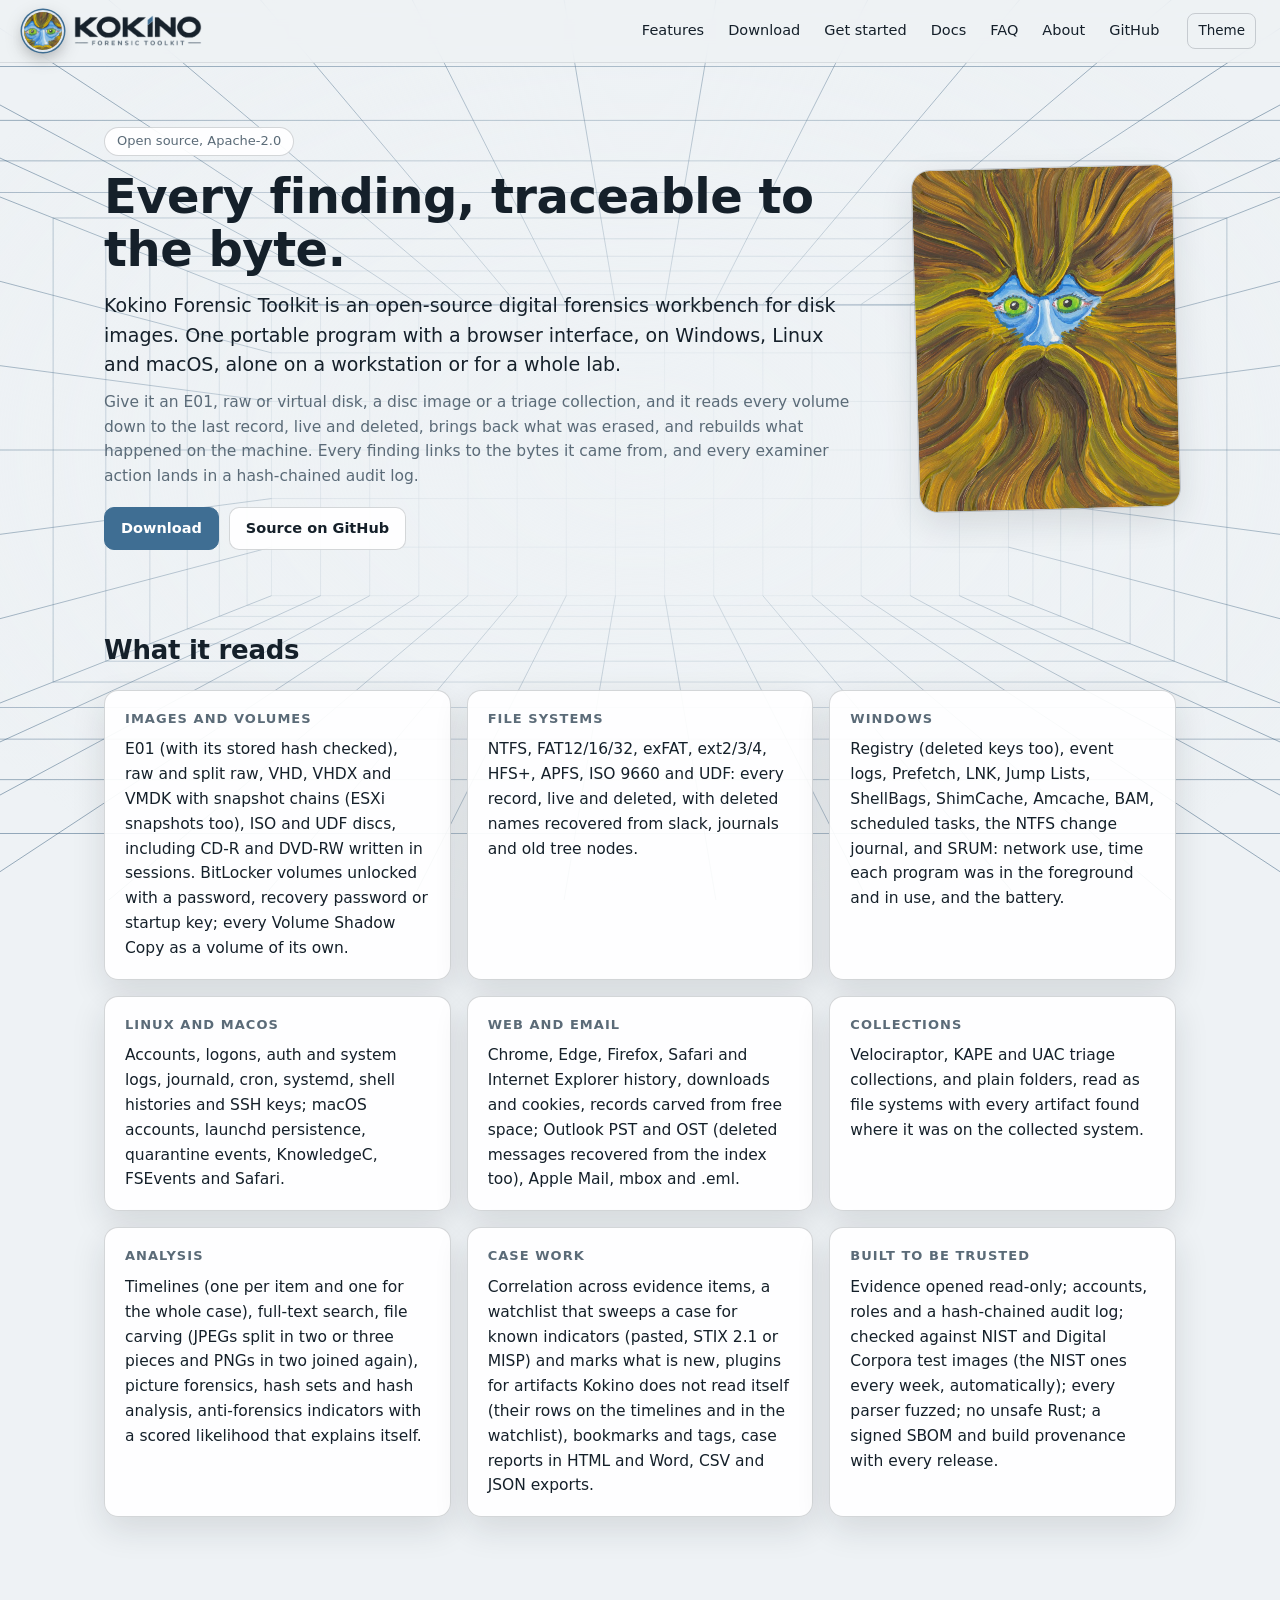
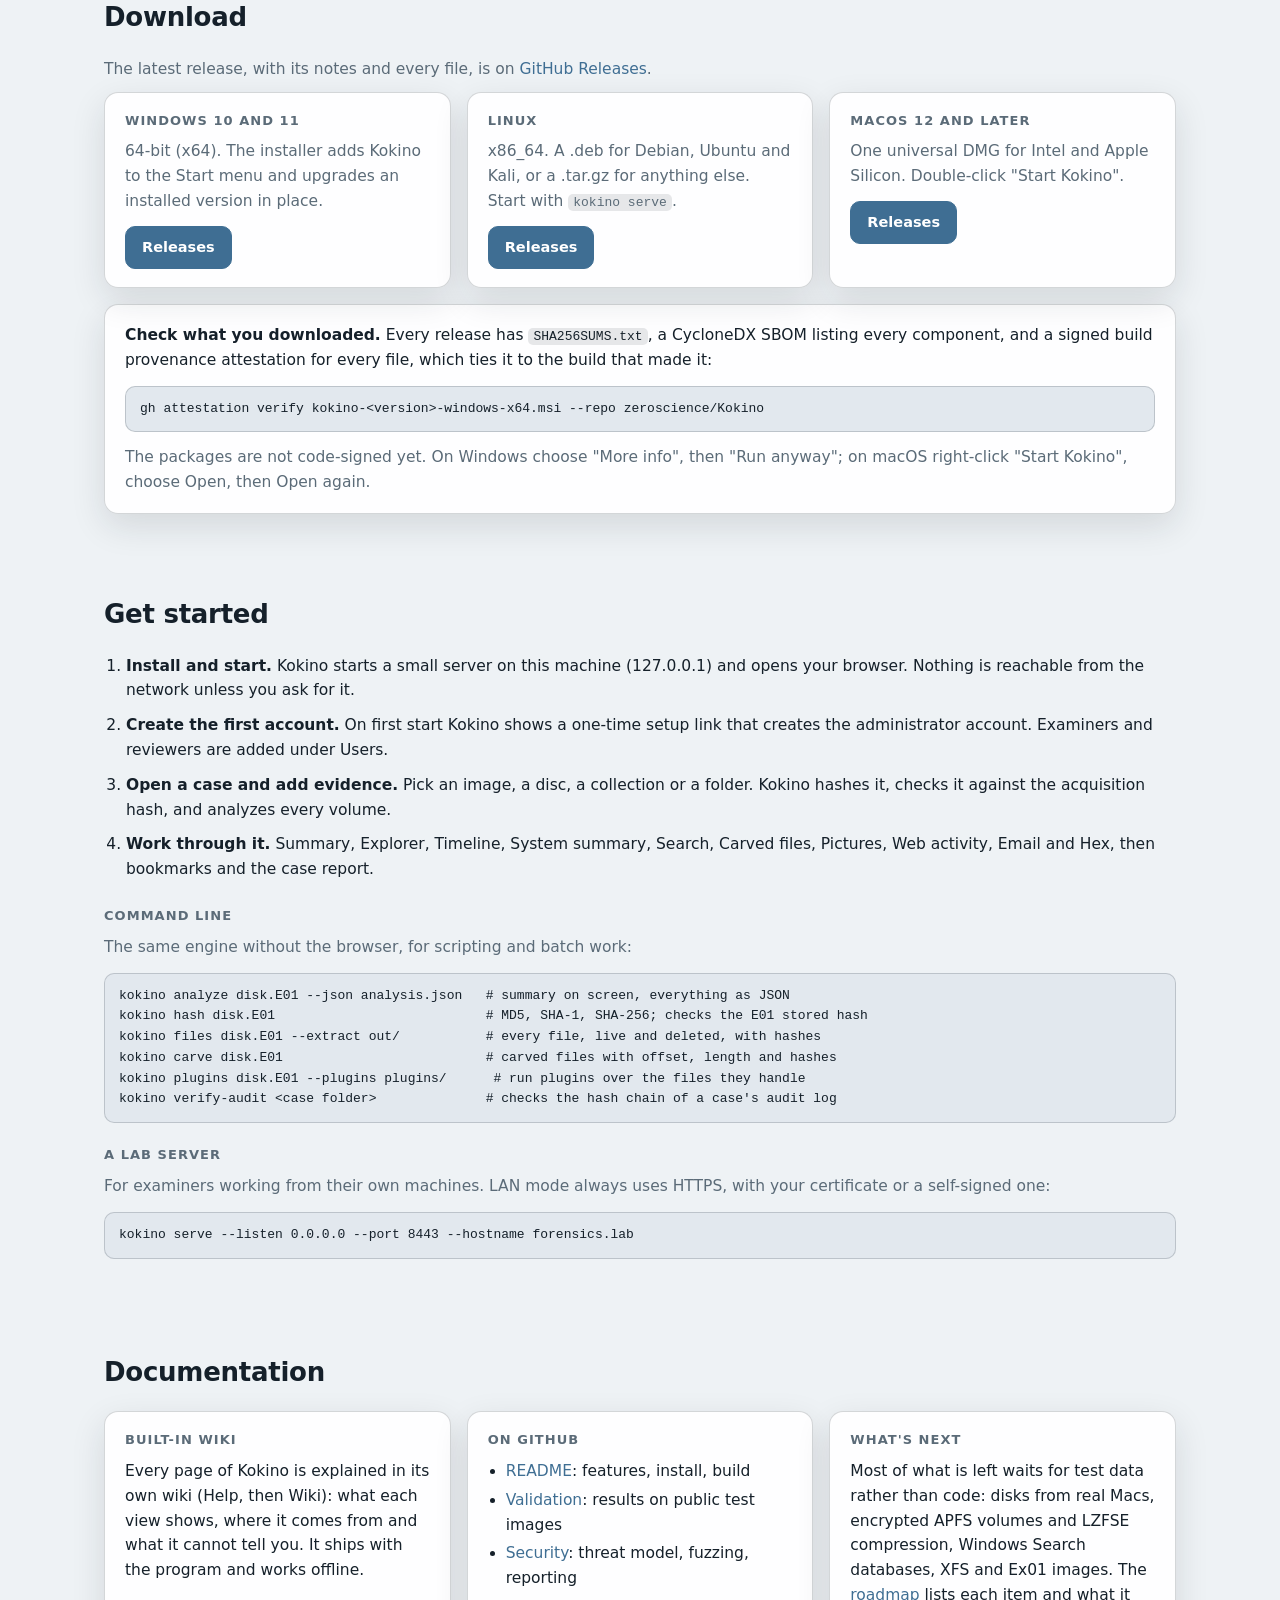
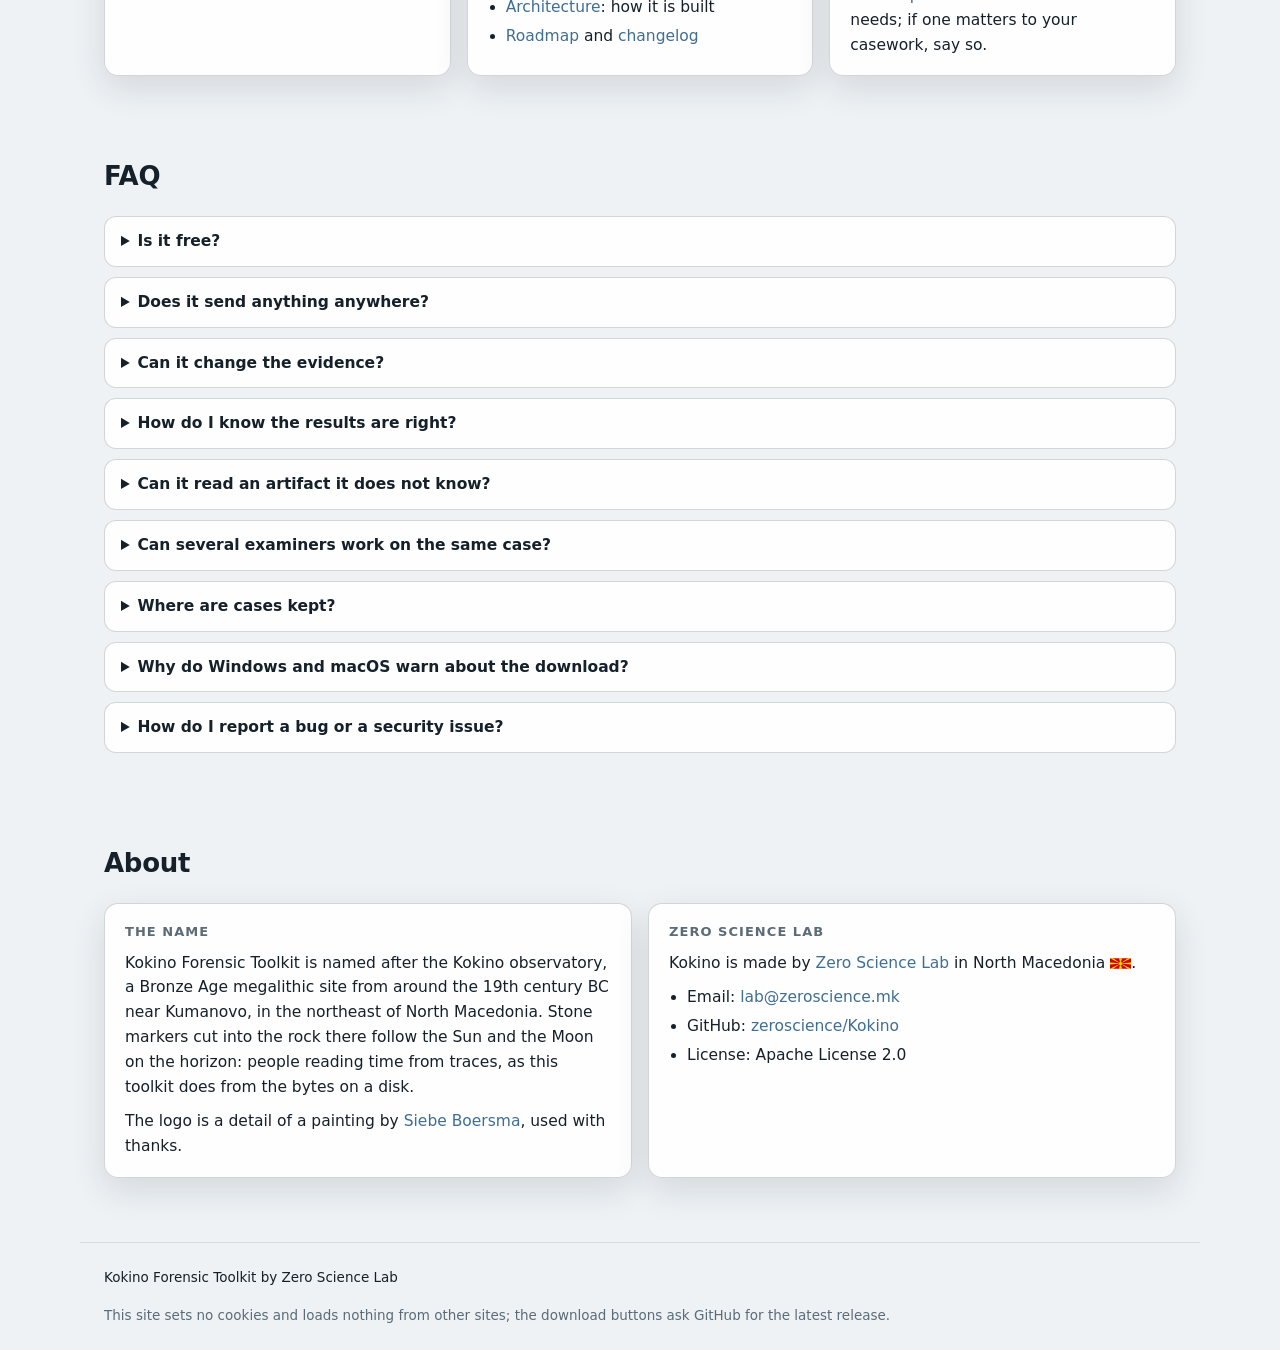
==== site/index.html @ 81f657ed "Kokino Forensic Toolkit 1.6.0: plugin rows everywhere, plugin-test, PNG and three-piece JPEG carving" ====
<!doctype html>
<html lang="en">
<head>
<meta charset="utf-8">
<meta name="viewport" content="width=device-width, initial-scale=1">
<meta http-equiv="Content-Security-Policy" content="default-src 'self'; img-src 'self'; style-src 'self'; script-src 'self'; connect-src https://api.github.com; base-uri 'none'; form-action 'none'">
<meta name="referrer" content="no-referrer">
<title>Kokino Forensic Toolkit</title>
<meta name="description" content="Kokino Forensic Toolkit (Kokino FTK): open-source disk forensics by Zero Science Lab. One portable binary with a browser GUI for Windows, Linux and macOS. Every finding, traceable to the byte.">
<link rel="icon" href="img/favicon.png" type="image/png">
<link rel="stylesheet" href="css/site.css?v=1.6.0">
<script src="js/site.js?v=1.6.0" defer></script>
</head>
<body>
<div class="ambient" id="ambient" aria-hidden="true"></div>

<header class="top">
  <a class="brand" href="#top" aria-label="Kokino Forensic Toolkit">
    <span class="eyes" role="img" aria-label="Kokino logo: detail of a painting by Siebe Boersma"></span>
    <span class="wordmark" role="img" aria-label="Kokino Forensic Toolkit"><i class="wm-main"></i><i class="wm-sub"></i><i class="wm-acc"></i></span>
  </a>
  <nav class="nav" id="nav">
    <a href="#features">Features</a>
    <a href="#download">Download</a>
    <a href="#start">Get started</a>
    <a href="#docs">Docs</a>
    <a href="#faq">FAQ</a>
    <a href="#about">About</a>
    <a href="https://github.com/zeroscience/Kokino" rel="noopener">GitHub</a>
  </nav>
  <button class="ghost theme" id="theme" type="button" title="Light or dark">Theme</button>
  <button class="ghost menu" id="menu" type="button" aria-controls="nav" aria-expanded="false">Menu</button>
</header>

<main id="top">

<section class="hero">
  <div class="hero-text">
    <span class="pill" id="version">Open source, Apache-2.0</span>
    <h1>Every finding, traceable to the byte.</h1>
    <p class="lead">Kokino Forensic Toolkit is an open-source digital forensics workbench for disk images. One portable program with a browser interface, on Windows, Linux and macOS, alone on a workstation or for a whole lab.</p>
    <p class="muted">Give it an E01, raw or virtual disk, a disc image or a triage collection, and it reads every volume down to the last record, live and deleted, brings back what was erased, and rebuilds what happened on the machine. Every finding links to the bytes it came from, and every examiner action lands in a hash-chained audit log.</p>
    <div class="row">
      <a class="btn primary" href="#download">Download</a>
      <a class="btn" href="https://github.com/zeroscience/Kokino" rel="noopener">Source on GitHub</a>
    </div>
  </div>
  <figure class="painting">
    <div class="frame"><img src="img/painting.jpg" alt="Painting by Siebe Boersma: a face in sweeping strokes of ochre, olive and brown, with blue skin and green eyes looking out" width="900" height="1182"></div>
  </figure>
</section>

<section id="features">
  <h2>What it reads</h2>
  <div class="grid">
    <div class="card"><h3>Images and volumes</h3><p>E01 (with its stored hash checked), raw and split raw, VHD, VHDX and VMDK with snapshot chains (ESXi snapshots too), ISO and UDF discs, including CD-R and DVD-RW written in sessions. BitLocker volumes unlocked with a password, recovery password or startup key; every Volume Shadow Copy as a volume of its own.</p></div>
    <div class="card"><h3>File systems</h3><p>NTFS, FAT12/16/32, exFAT, ext2/3/4, HFS+, APFS, ISO 9660 and UDF: every record, live and deleted, with deleted names recovered from slack, journals and old tree nodes.</p></div>
    <div class="card"><h3>Windows</h3><p>Registry (deleted keys too), event logs, Prefetch, LNK, Jump Lists, ShellBags, ShimCache, Amcache, BAM, scheduled tasks, the NTFS change journal, and SRUM: network use, time each program was in the foreground and in use, and the battery.</p></div>
    <div class="card"><h3>Linux and macOS</h3><p>Accounts, logons, auth and system logs, journald, cron, systemd, shell histories and SSH keys; macOS accounts, launchd persistence, quarantine events, KnowledgeC, FSEvents and Safari.</p></div>
    <div class="card"><h3>Web and email</h3><p>Chrome, Edge, Firefox, Safari and Internet Explorer history, downloads and cookies, records carved from free space; Outlook PST and OST (deleted messages recovered from the index too), Apple Mail, mbox and .eml.</p></div>
    <div class="card"><h3>Collections</h3><p>Velociraptor, KAPE and UAC triage collections, and plain folders, read as file systems with every artifact found where it was on the collected system.</p></div>
    <div class="card"><h3>Analysis</h3><p>Timelines (one per item and one for the whole case), full-text search, file carving (JPEGs split in two or three pieces and PNGs in two joined again), picture forensics, hash sets and hash analysis, anti-forensics indicators with a scored likelihood that explains itself.</p></div>
    <div class="card"><h3>Case work</h3><p>Correlation across evidence items, a watchlist that sweeps a case for known indicators (pasted, STIX 2.1 or MISP) and marks what is new, plugins for artifacts Kokino does not read itself (their rows on the timelines and in the watchlist), bookmarks and tags, case reports in HTML and Word, CSV and JSON exports.</p></div>
    <div class="card"><h3>Built to be trusted</h3><p>Evidence opened read-only; accounts, roles and a hash-chained audit log; checked against NIST and Digital Corpora test images (the NIST ones every week, automatically); every parser fuzzed; no unsafe Rust; a signed SBOM and build provenance with every release.</p></div>
  </div>
</section>

<section id="download">
  <h2>Download</h2>
  <p class="muted" id="dl-intro">The latest release, with its notes and every file, is on <a href="https://github.com/zeroscience/Kokino/releases/latest" rel="noopener">GitHub Releases</a>.</p>
  <div class="grid three">
    <div class="card dl">
      <h3>Windows 10 and 11</h3>
      <p class="muted">64-bit (x64). The installer adds Kokino to the Start menu and upgrades an installed version in place.</p>
      <div class="row" data-assets="windows"><a class="btn primary" href="https://github.com/zeroscience/Kokino/releases/latest" rel="noopener">Releases</a></div>
    </div>
    <div class="card dl">
      <h3>Linux</h3>
      <p class="muted">x86_64. A .deb for Debian, Ubuntu and Kali, or a .tar.gz for anything else. Start with <code>kokino serve</code>.</p>
      <div class="row" data-assets="linux"><a class="btn primary" href="https://github.com/zeroscience/Kokino/releases/latest" rel="noopener">Releases</a></div>
    </div>
    <div class="card dl">
      <h3>macOS 12 and later</h3>
      <p class="muted">One universal DMG for Intel and Apple Silicon. Double-click "Start Kokino".</p>
      <div class="row" data-assets="macos"><a class="btn primary" href="https://github.com/zeroscience/Kokino/releases/latest" rel="noopener">Releases</a></div>
    </div>
  </div>
  <div class="card note">
    <p><b>Check what you downloaded.</b> Every release has <code>SHA256SUMS.txt</code>, a CycloneDX SBOM listing every component, and a signed build provenance attestation for every file, which ties it to the build that made it:</p>
    <pre>gh attestation verify kokino-&lt;version&gt;-windows-x64.msi --repo zeroscience/Kokino</pre>
    <p class="muted">The packages are not code-signed yet. On Windows choose "More info", then "Run anyway"; on macOS right-click "Start Kokino", choose Open, then Open again.</p>
  </div>
</section>

<section id="start">
  <h2>Get started</h2>
  <ol class="steps">
    <li><b>Install and start.</b> Kokino starts a small server on this machine (127.0.0.1) and opens your browser. Nothing is reachable from the network unless you ask for it.</li>
    <li><b>Create the first account.</b> On first start Kokino shows a one-time setup link that creates the administrator account. Examiners and reviewers are added under Users.</li>
    <li><b>Open a case and add evidence.</b> Pick an image, a disc, a collection or a folder. Kokino hashes it, checks it against the acquisition hash, and analyzes every volume.</li>
    <li><b>Work through it.</b> Summary, Explorer, Timeline, System summary, Search, Carved files, Pictures, Web activity, Email and Hex, then bookmarks and the case report.</li>
  </ol>
  <h3>Command line</h3>
  <p class="muted">The same engine without the browser, for scripting and batch work:</p>
<pre>kokino analyze disk.E01 --json analysis.json   # summary on screen, everything as JSON
kokino hash disk.E01                           # MD5, SHA-1, SHA-256; checks the E01 stored hash
kokino files disk.E01 --extract out/           # every file, live and deleted, with hashes
kokino carve disk.E01                          # carved files with offset, length and hashes
kokino plugins disk.E01 --plugins plugins/      # run plugins over the files they handle
kokino verify-audit &lt;case folder&gt;              # checks the hash chain of a case's audit log</pre>
  <h3>A lab server</h3>
  <p class="muted">For examiners working from their own machines. LAN mode always uses HTTPS, with your certificate or a self-signed one:</p>
<pre>kokino serve --listen 0.0.0.0 --port 8443 --hostname forensics.lab</pre>
</section>

<section id="docs">
  <h2>Documentation</h2>
  <div class="grid">
    <div class="card"><h3>Built-in wiki</h3><p>Every page of Kokino is explained in its own wiki (Help, then Wiki): what each view shows, where it comes from and what it cannot tell you. It ships with the program and works offline.</p></div>
    <div class="card"><h3>On GitHub</h3>
      <ul class="links">
        <li><a href="https://github.com/zeroscience/Kokino#readme" rel="noopener">README</a>: features, install, build</li>
        <li><a href="https://github.com/zeroscience/Kokino/blob/main/VALIDATION.md" rel="noopener">Validation</a>: results on public test images</li>
        <li><a href="https://github.com/zeroscience/Kokino/blob/main/SECURITY.md" rel="noopener">Security</a>: threat model, fuzzing, reporting</li>
        <li><a href="https://github.com/zeroscience/Kokino/blob/main/docs/ARCHITECTURE.md" rel="noopener">Architecture</a>: how it is built</li>
        <li><a href="https://github.com/zeroscience/Kokino/blob/main/ROADMAP.md" rel="noopener">Roadmap</a> and <a href="https://github.com/zeroscience/Kokino/blob/main/CHANGELOG.md" rel="noopener">changelog</a></li>
      </ul>
    </div>
    <div class="card"><h3>What's next</h3><p>Most of what is left waits for test data rather than code: disks from real Macs, encrypted APFS volumes and LZFSE compression, Windows Search databases, XFS and Ex01 images. The <a href="https://github.com/zeroscience/Kokino/blob/main/ROADMAP.md" rel="noopener">roadmap</a> lists each item and what it needs; if one matters to your casework, say so.</p></div>
  </div>
</section>

<section id="faq">
  <h2>FAQ</h2>
  <div class="faq">
    <details><summary>Is it free?</summary><p>Yes. Kokino is open source under the Apache License 2.0, for any use, including commercial casework.</p></details>
    <details><summary>Does it send anything anywhere?</summary><p>No. Kokino never contacts anything on its own. The only request it can make is the update check on the About page, and only when you press the button; it is recorded in the system audit log.</p></details>
    <details><summary>Can it change the evidence?</summary><p>No. Evidence is only ever opened read-only. Edits in the hex view are an overlay kept in the case and applied only when you export.</p></details>
    <details><summary>How do I know the results are right?</summary><p>They are checked against public test images that come with independent ground truth: NIST CFReDS deleted-file recovery images, Digital Corpora disks, and test images from the dfvfs and libyal projects. Every number is in VALIDATION.md, with the steps to repeat the check. Every parser is also fuzzed, and every commit is checked against recorded results on Windows, Linux and macOS.</p></details>
    <details><summary>Can it read an artifact it does not know?</summary><p>With a plugin: a small program in any language that reads one kind of file and prints JSON rows. Kokino gives it a copy of every matching file and shows what it reports next to everything else. Plugins are off unless the server is started with a plugin folder, and every run is in the audit log with the plugin's fingerprint. Writing one is a short step-by-step in plugins/README.md, and <code>kokino plugin-test</code> tries a plugin on a sample file.</p></details>
    <details><summary>Can several examiners work on the same case?</summary><p>Yes. Run Kokino as a lab server: examiners sign in from their own browsers, each case has its members with their roles (examiner or reviewer), and every action is in the case's hash-chained audit log.</p></details>
    <details><summary>Where are cases kept?</summary><p>In a folder on the machine that runs Kokino (KokinoCases in your home folder, or the one you choose). Images stay where they are; the case keeps the analysis, bookmarks, exports and the audit log.</p></details>
    <details><summary>Why do Windows and macOS warn about the download?</summary><p>The packages are not code-signed with a publisher certificate yet. Check them against SHA256SUMS.txt or verify their signed build provenance with gh attestation verify.</p></details>
    <details><summary>How do I report a bug or a security issue?</summary><p>Bugs and ideas: a GitHub issue, or lab@zeroscience.mk. Security issues: privately to lab@zeroscience.mk, not in a public issue. A small sample that shows the problem helps most.</p></details>
  </div>
</section>

<section id="about">
  <h2>About</h2>
  <div class="grid two">
    <div class="card">
      <h3>The name</h3>
      <p>Kokino Forensic Toolkit is named after the Kokino observatory, a Bronze Age megalithic site from around the 19th century BC near Kumanovo, in the northeast of North Macedonia. Stone markers cut into the rock there follow the Sun and the Moon on the horizon: people reading time from traces, as this toolkit does from the bytes on a disk.</p>
      <p>The logo is a detail of a painting by <a href="https://siebeboersma.nl/" rel="noopener">Siebe Boersma</a>, used with thanks.</p>
    </div>
    <div class="card">
      <h3>Zero Science Lab</h3>
      <p>Kokino is made by <a href="https://www.zeroscience.mk" rel="noopener">Zero Science Lab</a> in North Macedonia <img class="flag" src="img/flag-mk.svg" alt="North Macedonia" width="21" height="11">.</p>
      <ul class="links">
        <li>Email: <a href="mailto:lab@zeroscience.mk">lab@zeroscience.mk</a></li>
        <li>GitHub: <a href="https://github.com/zeroscience/Kokino" rel="noopener">zeroscience/Kokino</a></li>
        <li>License: Apache License 2.0</li>
      </ul>
    </div>
  </div>
</section>

</main>

<footer class="foot">
  <span>Kokino Forensic Toolkit by Zero Science Lab</span>
  <span class="muted">This site sets no cookies and loads nothing from other sites; the download buttons ask GitHub for the latest release.</span>
</footer>
</body>
</html>
---- site/css/site.css ----
/* Kokino Forensic Toolkit website - Zero Science Lab. The colors, logo and
   background follow the application's own (ui/css/app.css). */

:root {
  --bg: #0b0e11;
  --bg2: #11161b;
  --panel: rgba(17, 22, 27, .88);
  --line: rgba(197, 217, 232, .10);
  --line2: rgba(197, 217, 232, .18);
  --text: #e4ebf1;
  --muted: #8796a3;
  --accent: #c5d9e8;
  --accent2: #8fb3d1;
  --accent-ink: #0f1a24;
  --grid: rgba(197, 217, 232, .42);
  --scan: rgba(197, 217, 232, .6);
  --mono: ui-monospace, "Cascadia Code", "JetBrains Mono", Consolas, "SF Mono", Menlo, monospace;
  --sans: system-ui, -apple-system, "Segoe UI", Inter, Roboto, sans-serif;
  --radius: 14px;
  --ease: cubic-bezier(.22, .8, .24, 1);
  --shadow: 0 12px 40px rgba(0, 0, 0, .35);
  color-scheme: dark;
}
:root[data-theme="light"] {
  --bg: #eef2f5;
  --bg2: #e2e8ee;
  --panel: rgba(255, 255, 255, .92);
  --line: rgba(21, 32, 42, .10);
  --line2: rgba(21, 32, 42, .18);
  --text: #15202a;
  --muted: #5b6b78;
  --accent: #3f6e93;
  --accent2: #2f5677;
  --accent-ink: #ffffff;
  --grid: rgba(47, 86, 119, .55);
  --scan: rgba(47, 86, 119, .8);
  --shadow: 0 12px 34px rgba(21, 32, 42, .12);
  color-scheme: light;
}

* { box-sizing: border-box; }
html { scroll-behavior: smooth; scroll-padding-top: 76px; }
body { margin: 0; background: var(--bg); color: var(--text); font: 15.5px/1.6 var(--sans); -webkit-font-smoothing: antialiased; }
a { color: var(--accent); text-decoration: none; }
a:hover { text-decoration: underline; }
code, pre { font-family: var(--mono); font-size: 13px; }
code { background: var(--line); padding: 1px 5px; border-radius: 5px; }
pre { background: var(--bg2); border: 1px solid var(--line2); border-radius: 10px; padding: 12px 14px; overflow-x: auto; white-space: pre; }
h1, h2, h3 { margin: 0; letter-spacing: -.01em; }
h1 { font-size: clamp(30px, 5vw, 48px); line-height: 1.1; font-weight: 700; }
h2 { font-size: 26px; font-weight: 650; margin-bottom: 18px; }
h3 { font-size: 13px; text-transform: uppercase; letter-spacing: .08em; color: var(--muted); font-weight: 650; margin-bottom: 8px; }
p { margin: 0 0 10px; }
.muted { color: var(--muted); }

/* ---------- background: the application's perspective grid ---------- */
.ambient { position: fixed; inset: 0; pointer-events: none; overflow: hidden; z-index: 0; }
.ambient svg { position: absolute; inset: 0; width: 100%; height: 100%; }
.tunnel-g { transform-origin: 1000px 525px; animation: breathe 22s var(--ease) infinite alternate; }
@keyframes breathe { from { transform: scale(1); } to { transform: scale(1.045); } }
.scanline { animation: scan 9s linear infinite; }
@keyframes scan { 0% { transform: translateY(0); opacity: 0; } 8% { opacity: 1; } 92% { opacity: 1; } 100% { transform: translateY(340px); opacity: 0; } }
.ambient::after { content: ""; position: absolute; inset: 0; background: radial-gradient(ellipse 62% 58% at center, color-mix(in srgb, var(--bg) 90%, transparent) 0%, color-mix(in srgb, var(--bg) 45%, transparent) 55%, transparent 100%); }
@media (prefers-reduced-motion: reduce) { .tunnel-g, .scanline { animation: none; } html { scroll-behavior: auto; } }

/* ---------- header ---------- */
.top { position: sticky; top: 0; z-index: 5; display: flex; align-items: center; gap: 18px; padding: 12px 24px; background: color-mix(in srgb, var(--bg) 82%, transparent); backdrop-filter: blur(10px); border-bottom: 1px solid var(--line); }
.brand { display: flex; align-items: center; gap: 12px; }
.brand:hover { text-decoration: none; }
.eyes { display: inline-block; flex: none; width: 38px; height: 38px; border-radius: 50%; background: #3a2c10 url(../img/logo-eyes.png) center / 100% no-repeat; box-shadow: 0 0 0 2px var(--bg2), 0 0 0 3.5px var(--accent), 0 6px 18px rgba(0, 0, 0, .35); transition: background-size .9s var(--ease), transform .9s var(--ease); }
.brand:hover .eyes { background-size: 135%; transform: scale(1.06); }
.wordmark { position: relative; display: inline-block; width: 128px; aspect-ratio: 640 / 157; }
.wordmark i { position: absolute; inset: 0; -webkit-mask: center / contain no-repeat; mask: center / contain no-repeat; }
.wordmark .wm-main { background: var(--text); -webkit-mask-image: url(../img/wordmark-main.png); mask-image: url(../img/wordmark-main.png); }
.wordmark .wm-sub { background: var(--muted); -webkit-mask-image: url(../img/wordmark-sub.png); mask-image: url(../img/wordmark-sub.png); }
.wordmark .wm-acc { background: var(--accent); -webkit-mask-image: url(../img/wordmark-accent.png); mask-image: url(../img/wordmark-accent.png); }
.nav { display: flex; gap: 4px; margin-left: auto; flex-wrap: wrap; }
.nav a { color: var(--text); padding: 6px 10px; border-radius: 8px; font-size: 14.5px; }
.nav a:hover { background: var(--line); text-decoration: none; }
button { font: inherit; color: var(--text); cursor: pointer; }
.ghost { background: none; border: 1px solid var(--line2); border-radius: 8px; padding: 6px 10px; font-size: 13.5px; }
.ghost:hover { background: var(--line); }
.menu { display: none; }

/* ---------- layout ---------- */
main { position: relative; z-index: 1; max-width: 1120px; margin: 0 auto; padding: 0 24px; }
section { padding: 56px 0 24px; }
.hero { display: grid; grid-template-columns: 1fr auto; gap: 56px; align-items: center; padding-top: 64px; }
.hero h1 { margin: 14px 0 16px; }
.lead { font-size: 19px; line-height: 1.55; }
.pill { display: inline-block; border: 1px solid var(--line2); border-radius: 999px; padding: 3px 12px; font-size: 13px; color: var(--muted); background: var(--panel); }
.row { display: flex; gap: 10px; flex-wrap: wrap; margin-top: 18px; }
.btn { display: inline-flex; align-items: center; gap: 6px; padding: 9px 16px; border-radius: 10px; border: 1px solid var(--line2); background: var(--panel); color: var(--text); font-weight: 600; font-size: 14.5px; }
.btn:hover { text-decoration: none; border-color: var(--accent2); }
.btn.primary { background: var(--accent); color: var(--accent-ink); border-color: var(--accent); }
.btn.primary:hover { background: var(--accent2); border-color: var(--accent2); }
.btn small { font-weight: 500; opacity: .75; }
.painting { margin: 0; text-align: center; justify-self: end; width: 100%; max-width: 260px; }
.painting .frame { border-radius: 18px; overflow: hidden; box-shadow: var(--shadow), 0 0 0 1px var(--line2); transform: rotate(-1.5deg); }
.painting img { display: block; width: 100%; height: auto; }
.painting figcaption { margin-top: 12px; color: var(--muted); font-size: 13px; }

.grid { display: grid; grid-template-columns: repeat(3, 1fr); gap: 16px; }
.grid.two { grid-template-columns: repeat(2, 1fr); }
.card { background: var(--panel); border: 1px solid var(--line2); border-radius: var(--radius); padding: 18px 20px; box-shadow: var(--shadow); }
.card p:last-child { margin-bottom: 0; }
.card.note { margin-top: 16px; }
.dl .row { margin-top: 12px; }
.links { margin: 0; padding-left: 18px; }
.links li { margin: 4px 0; }
.steps { padding-left: 22px; margin: 0 0 24px; }
.steps li { margin: 0 0 10px; }
#start h3 { margin-top: 22px; }
.faq details { background: var(--panel); border: 1px solid var(--line2); border-radius: 12px; padding: 12px 16px; margin-bottom: 10px; }
.faq summary { cursor: pointer; font-weight: 600; }
.faq details p { margin: 10px 0 0; color: var(--muted); }
.flag { vertical-align: -1px; }
.foot { position: relative; z-index: 1; max-width: 1120px; margin: 40px auto 0; padding: 24px; display: flex; justify-content: space-between; gap: 16px; flex-wrap: wrap; border-top: 1px solid var(--line); font-size: 13.5px; }

/* ---------- small screens ---------- */
@media (max-width: 900px) {
  .hero { grid-template-columns: 1fr; gap: 28px; }
  .painting { max-width: 220px; margin: 0 auto; justify-self: center; }
  .grid, .grid.two { grid-template-columns: 1fr 1fr; }
}
@media (max-width: 720px) {
  .top { padding: 10px 16px; gap: 10px; flex-wrap: wrap; }
  .menu { display: inline-block; margin-left: auto; }
  .theme { order: 2; }
  .nav { display: none; width: 100%; order: 3; flex-direction: column; margin: 0; }
  .nav.open { display: flex; }
  main { padding: 0 16px; }
  section { padding-top: 40px; }
  .grid, .grid.two { grid-template-columns: 1fr; }
  .lead { font-size: 17px; }
  .foot { padding: 20px 16px; }
}
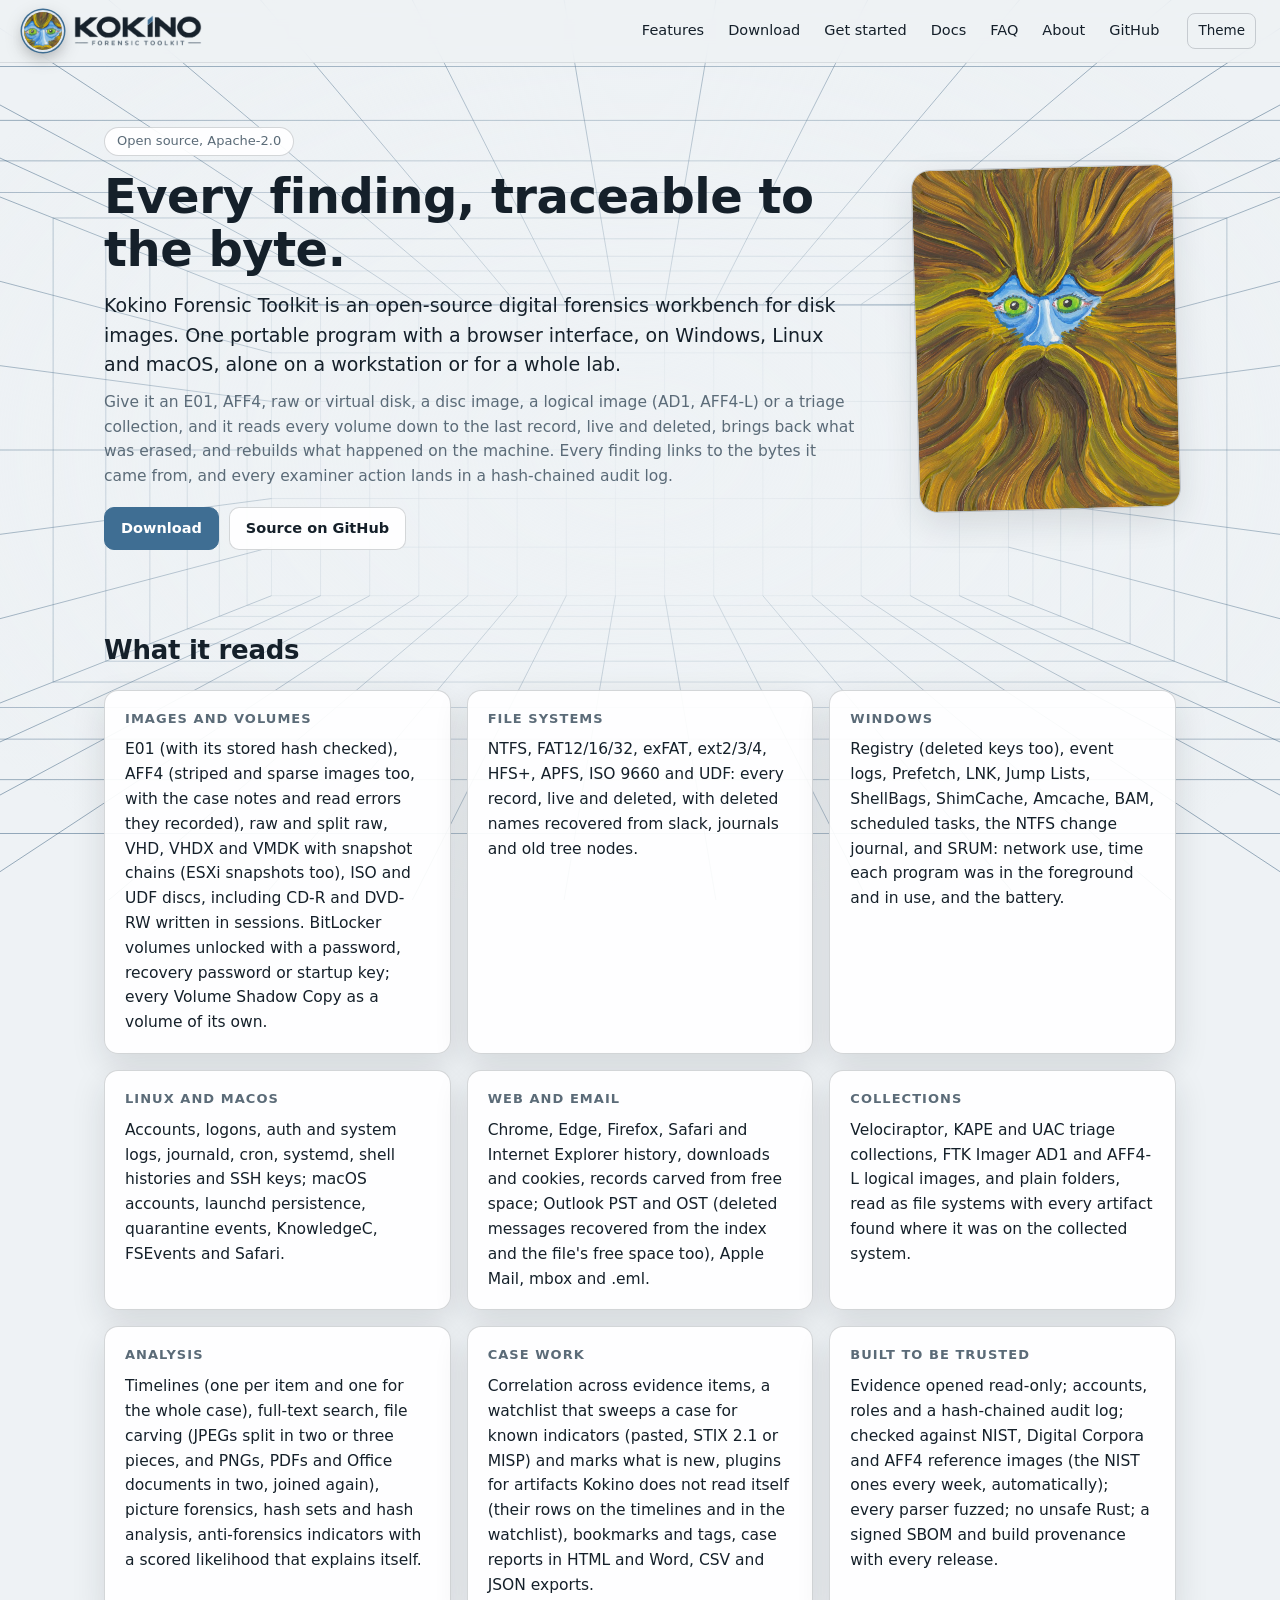
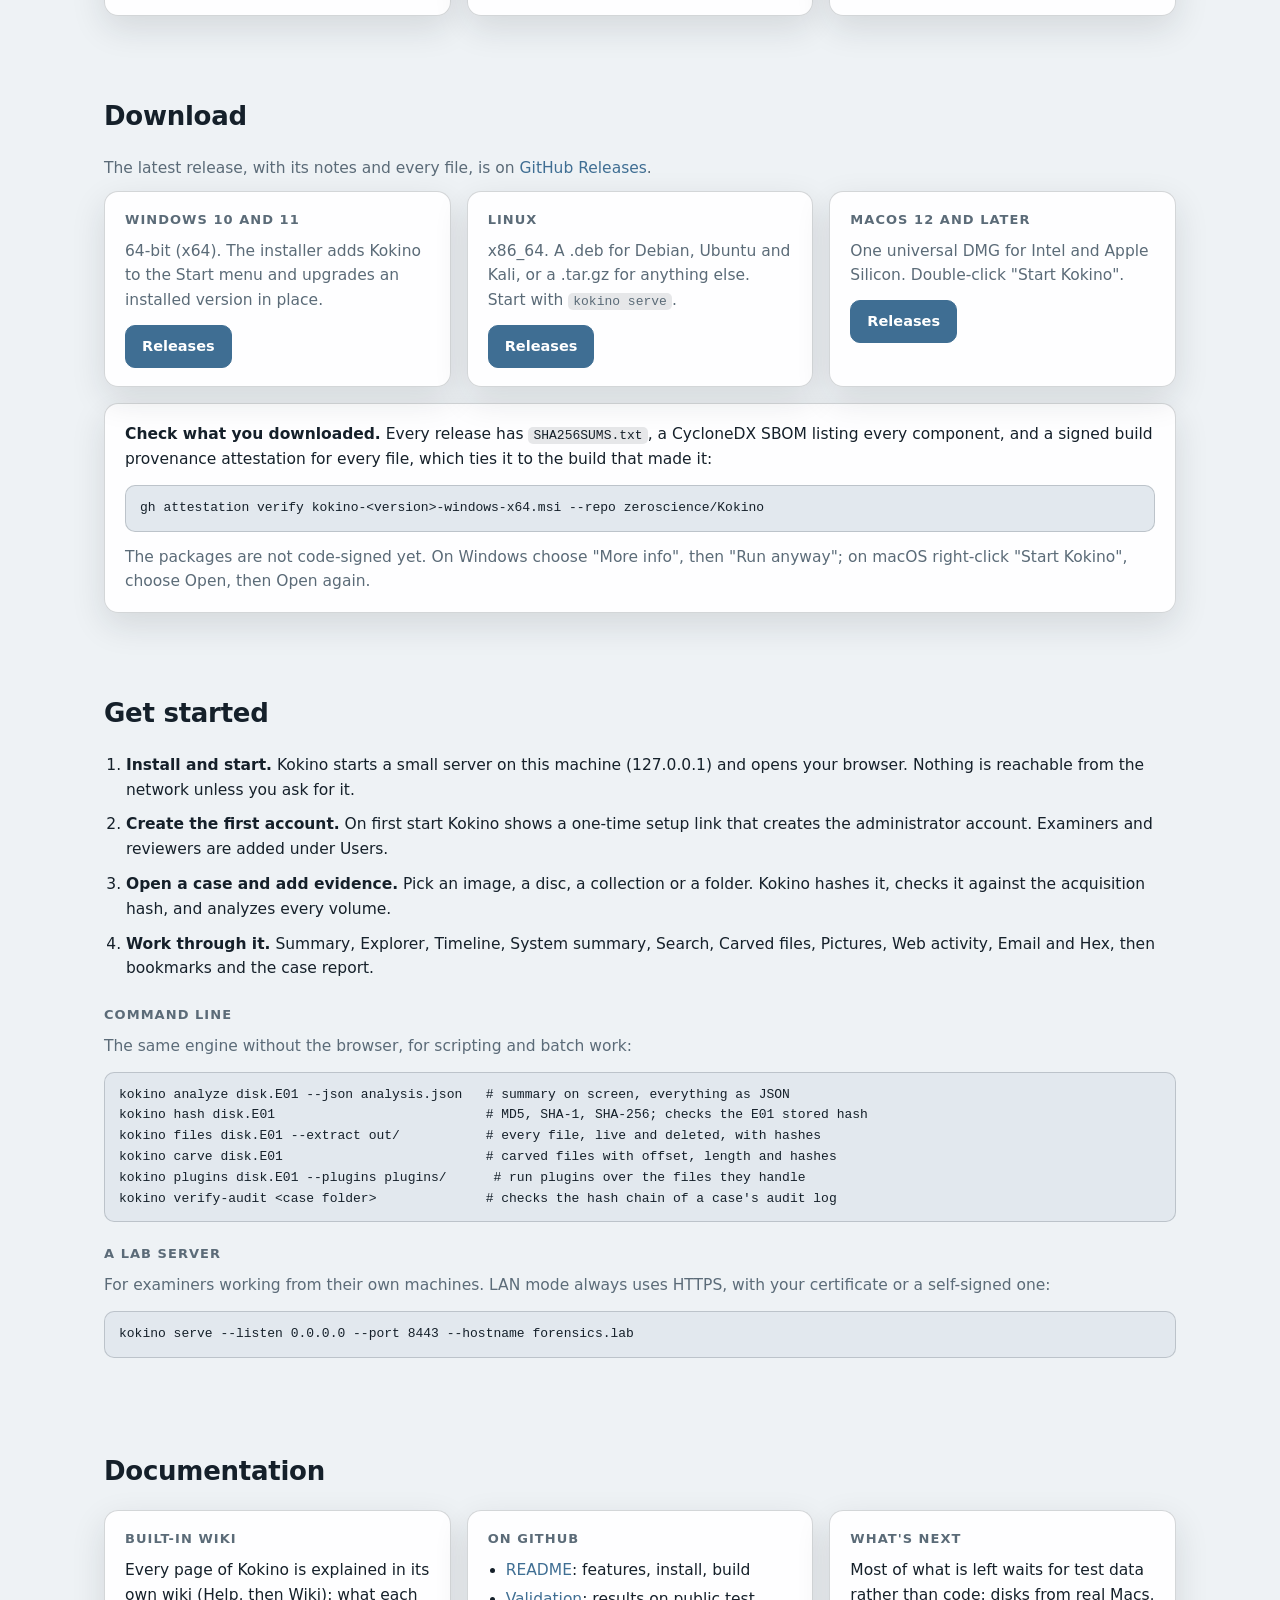
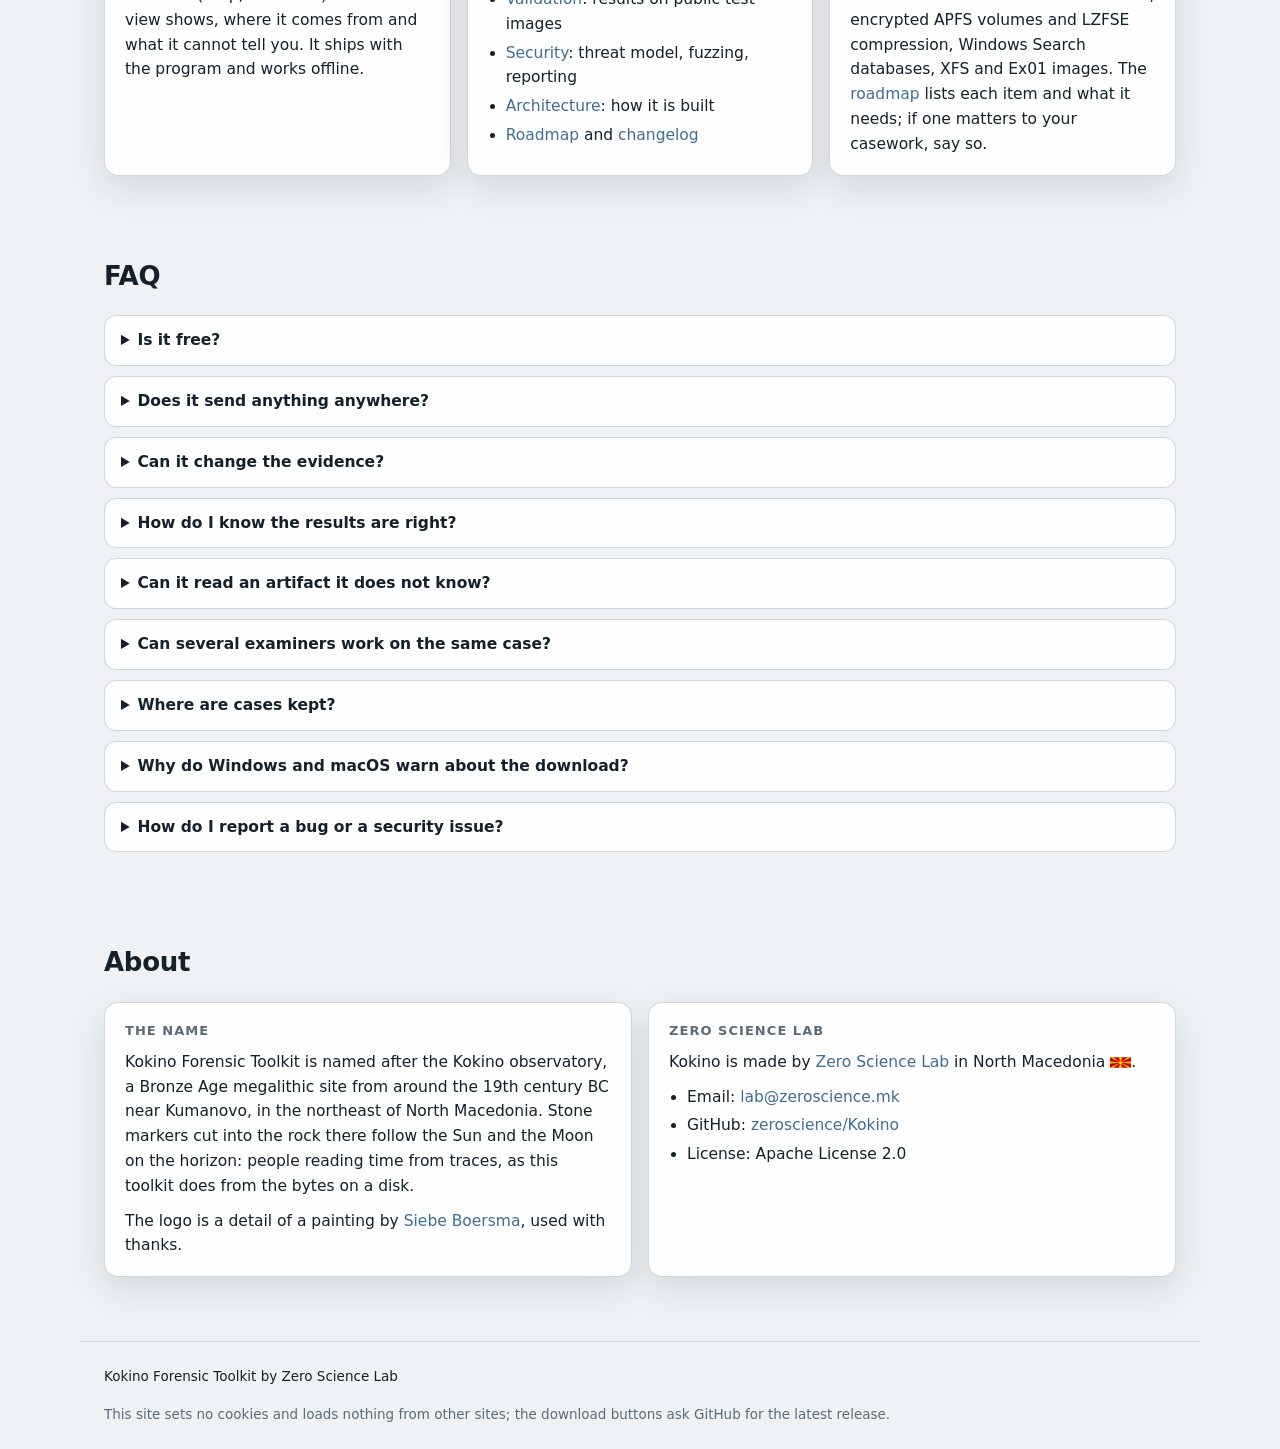
==== commit 339b5c71: "AFF4 disk images, AFF4-L and AD1 logical images; 1.6.1 AFF4 (Standard v1.0): ZIP64 container, Turtle" ====
--- a/site/index.html
+++ b/site/index.html
@@ -8,8 +8,8 @@
 <title>Kokino Forensic Toolkit</title>
 <meta name="description" content="Kokino Forensic Toolkit (Kokino FTK): open-source disk forensics by Zero Science Lab. One portable binary with a browser GUI for Windows, Linux and macOS. Every finding, traceable to the byte.">
 <link rel="icon" href="img/favicon.png" type="image/png">
-<link rel="stylesheet" href="css/site.css?v=1.6.0">
-<script src="js/site.js?v=1.6.0" defer></script>
+<link rel="stylesheet" href="css/site.css?v=1.6.1">
+<script src="js/site.js?v=1.6.1" defer></script>
 </head>
 <body>
 <div class="ambient" id="ambient" aria-hidden="true"></div>
@@ -39,7 +39,7 @@
     <span class="pill" id="version">Open source, Apache-2.0</span>
     <h1>Every finding, traceable to the byte.</h1>
     <p class="lead">Kokino Forensic Toolkit is an open-source digital forensics workbench for disk images. One portable program with a browser interface, on Windows, Linux and macOS, alone on a workstation or for a whole lab.</p>
-    <p class="muted">Give it an E01, raw or virtual disk, a disc image or a triage collection, and it reads every volume down to the last record, live and deleted, brings back what was erased, and rebuilds what happened on the machine. Every finding links to the bytes it came from, and every examiner action lands in a hash-chained audit log.</p>
+    <p class="muted">Give it an E01, AFF4, raw or virtual disk, a disc image, a logical image (AD1, AFF4-L) or a triage collection, and it reads every volume down to the last record, live and deleted, brings back what was erased, and rebuilds what happened on the machine. Every finding links to the bytes it came from, and every examiner action lands in a hash-chained audit log.</p>
     <div class="row">
       <a class="btn primary" href="#download">Download</a>
       <a class="btn" href="https://github.com/zeroscience/Kokino" rel="noopener">Source on GitHub</a>
@@ -53,15 +53,15 @@
 <section id="features">
   <h2>What it reads</h2>
   <div class="grid">
-    <div class="card"><h3>Images and volumes</h3><p>E01 (with its stored hash checked), raw and split raw, VHD, VHDX and VMDK with snapshot chains (ESXi snapshots too), ISO and UDF discs, including CD-R and DVD-RW written in sessions. BitLocker volumes unlocked with a password, recovery password or startup key; every Volume Shadow Copy as a volume of its own.</p></div>
+    <div class="card"><h3>Images and volumes</h3><p>E01 (with its stored hash checked), AFF4 (striped and sparse images too, with the case notes and read errors they recorded), raw and split raw, VHD, VHDX and VMDK with snapshot chains (ESXi snapshots too), ISO and UDF discs, including CD-R and DVD-RW written in sessions. BitLocker volumes unlocked with a password, recovery password or startup key; every Volume Shadow Copy as a volume of its own.</p></div>
     <div class="card"><h3>File systems</h3><p>NTFS, FAT12/16/32, exFAT, ext2/3/4, HFS+, APFS, ISO 9660 and UDF: every record, live and deleted, with deleted names recovered from slack, journals and old tree nodes.</p></div>
     <div class="card"><h3>Windows</h3><p>Registry (deleted keys too), event logs, Prefetch, LNK, Jump Lists, ShellBags, ShimCache, Amcache, BAM, scheduled tasks, the NTFS change journal, and SRUM: network use, time each program was in the foreground and in use, and the battery.</p></div>
     <div class="card"><h3>Linux and macOS</h3><p>Accounts, logons, auth and system logs, journald, cron, systemd, shell histories and SSH keys; macOS accounts, launchd persistence, quarantine events, KnowledgeC, FSEvents and Safari.</p></div>
-    <div class="card"><h3>Web and email</h3><p>Chrome, Edge, Firefox, Safari and Internet Explorer history, downloads and cookies, records carved from free space; Outlook PST and OST (deleted messages recovered from the index too), Apple Mail, mbox and .eml.</p></div>
-    <div class="card"><h3>Collections</h3><p>Velociraptor, KAPE and UAC triage collections, and plain folders, read as file systems with every artifact found where it was on the collected system.</p></div>
-    <div class="card"><h3>Analysis</h3><p>Timelines (one per item and one for the whole case), full-text search, file carving (JPEGs split in two or three pieces and PNGs in two joined again), picture forensics, hash sets and hash analysis, anti-forensics indicators with a scored likelihood that explains itself.</p></div>
+    <div class="card"><h3>Web and email</h3><p>Chrome, Edge, Firefox, Safari and Internet Explorer history, downloads and cookies, records carved from free space; Outlook PST and OST (deleted messages recovered from the index and the file's free space too), Apple Mail, mbox and .eml.</p></div>
+    <div class="card"><h3>Collections</h3><p>Velociraptor, KAPE and UAC triage collections, FTK Imager AD1 and AFF4-L logical images, and plain folders, read as file systems with every artifact found where it was on the collected system.</p></div>
+    <div class="card"><h3>Analysis</h3><p>Timelines (one per item and one for the whole case), full-text search, file carving (JPEGs split in two or three pieces, and PNGs, PDFs and Office documents in two, joined again), picture forensics, hash sets and hash analysis, anti-forensics indicators with a scored likelihood that explains itself.</p></div>
     <div class="card"><h3>Case work</h3><p>Correlation across evidence items, a watchlist that sweeps a case for known indicators (pasted, STIX 2.1 or MISP) and marks what is new, plugins for artifacts Kokino does not read itself (their rows on the timelines and in the watchlist), bookmarks and tags, case reports in HTML and Word, CSV and JSON exports.</p></div>
-    <div class="card"><h3>Built to be trusted</h3><p>Evidence opened read-only; accounts, roles and a hash-chained audit log; checked against NIST and Digital Corpora test images (the NIST ones every week, automatically); every parser fuzzed; no unsafe Rust; a signed SBOM and build provenance with every release.</p></div>
+    <div class="card"><h3>Built to be trusted</h3><p>Evidence opened read-only; accounts, roles and a hash-chained audit log; checked against NIST, Digital Corpora and AFF4 reference images (the NIST ones every week, automatically); every parser fuzzed; no unsafe Rust; a signed SBOM and build provenance with every release.</p></div>
   </div>
 </section>
 
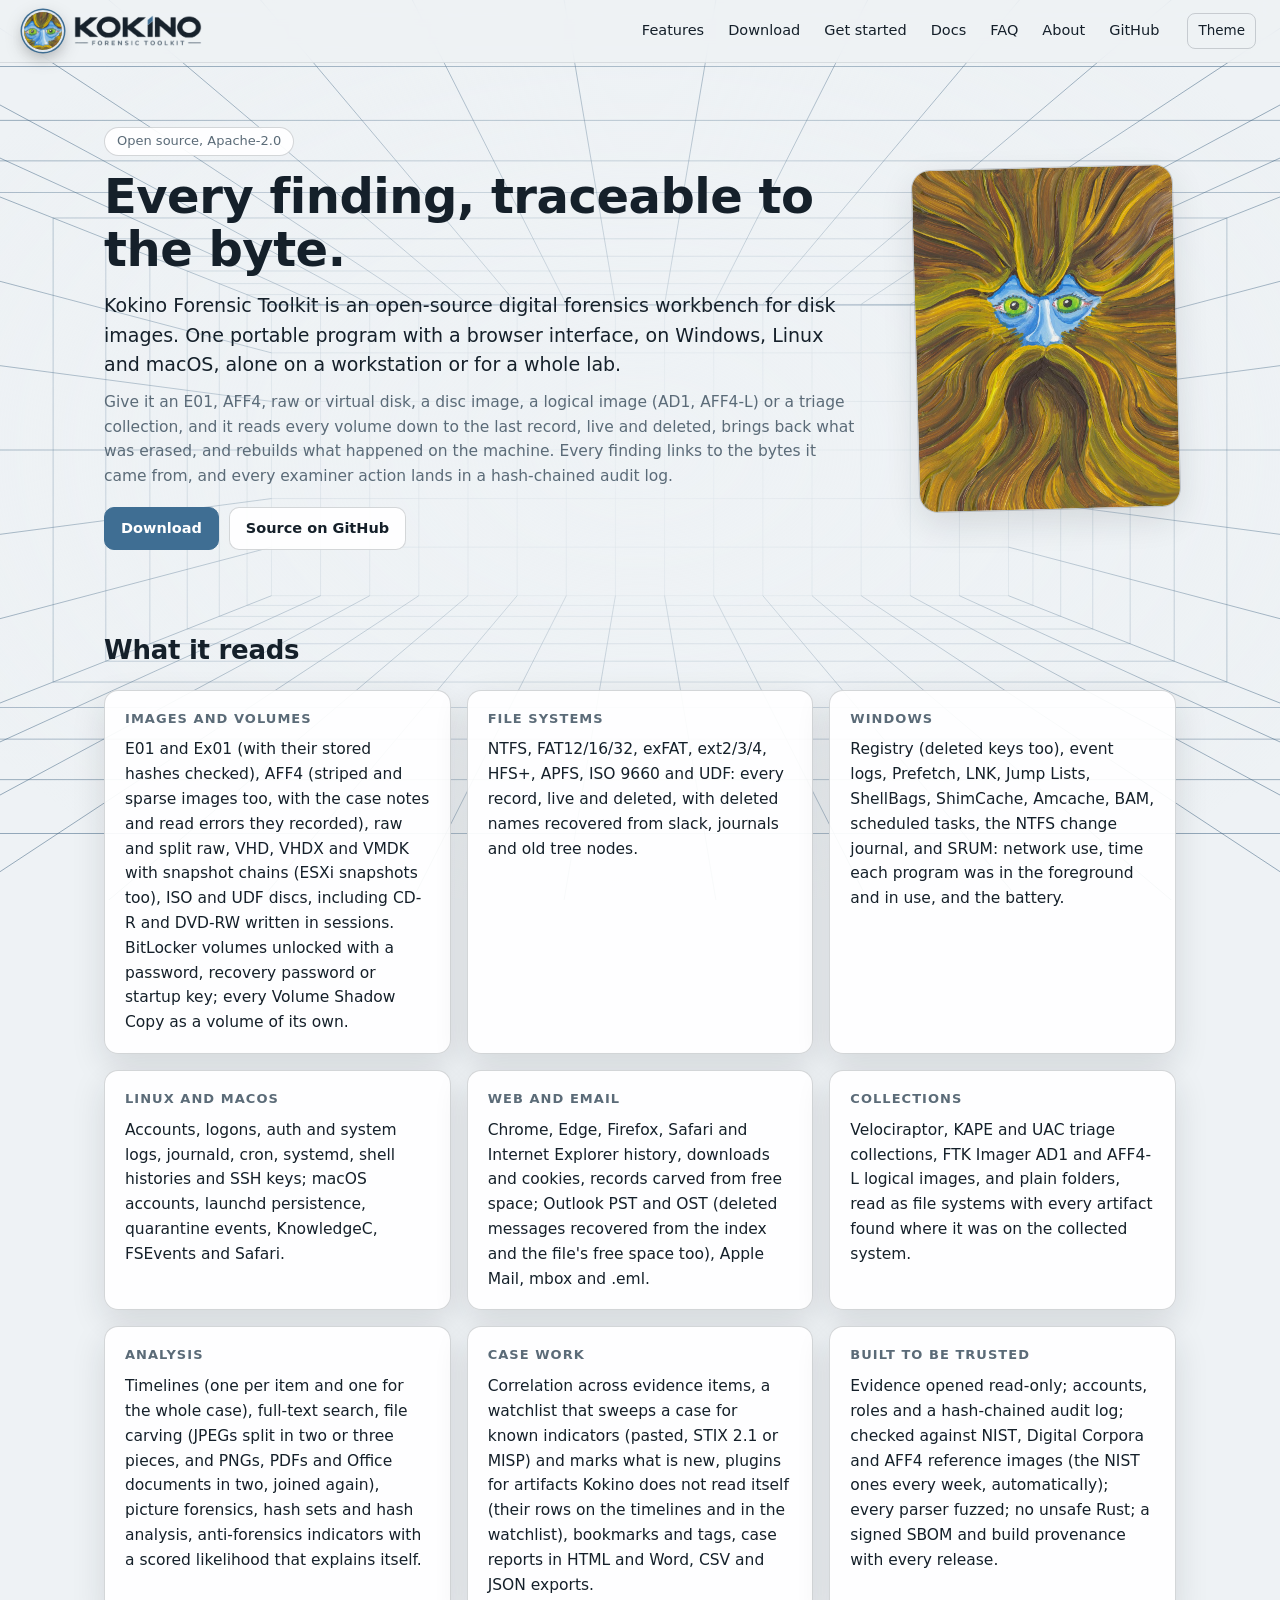
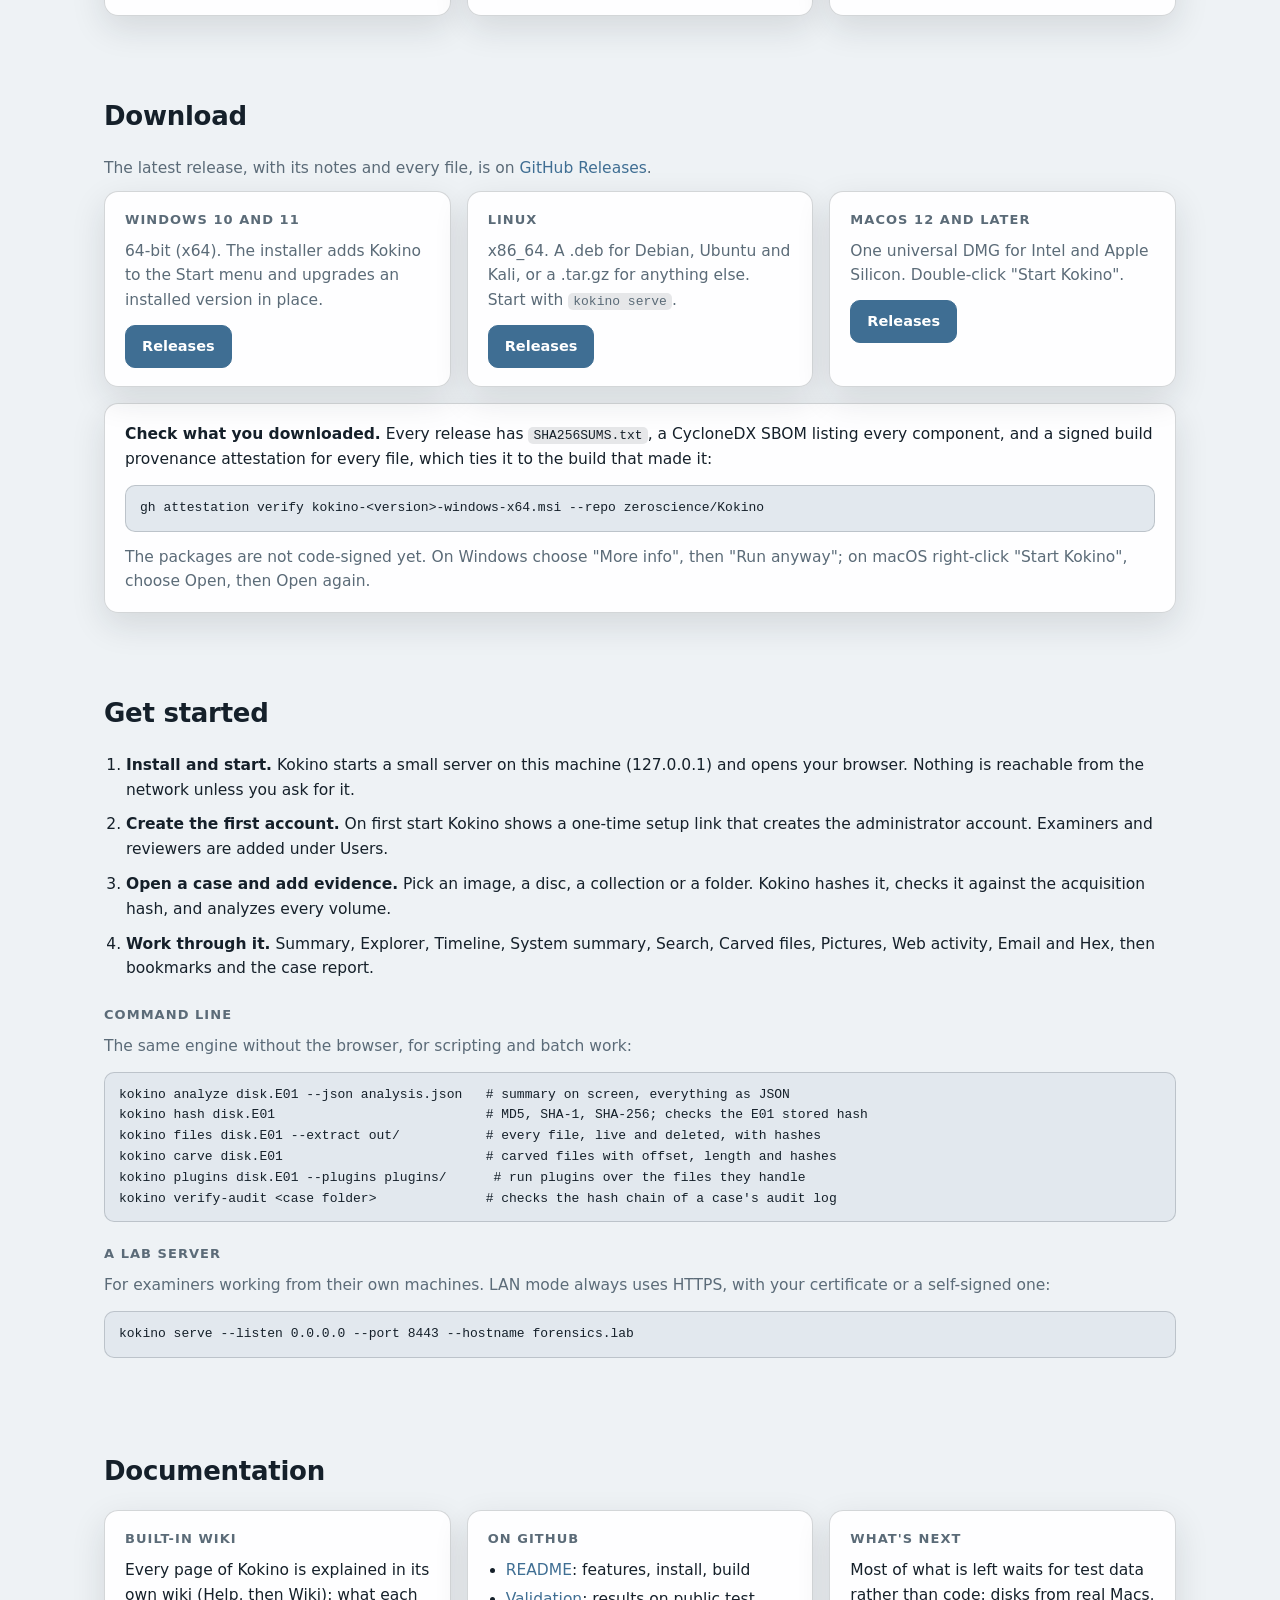
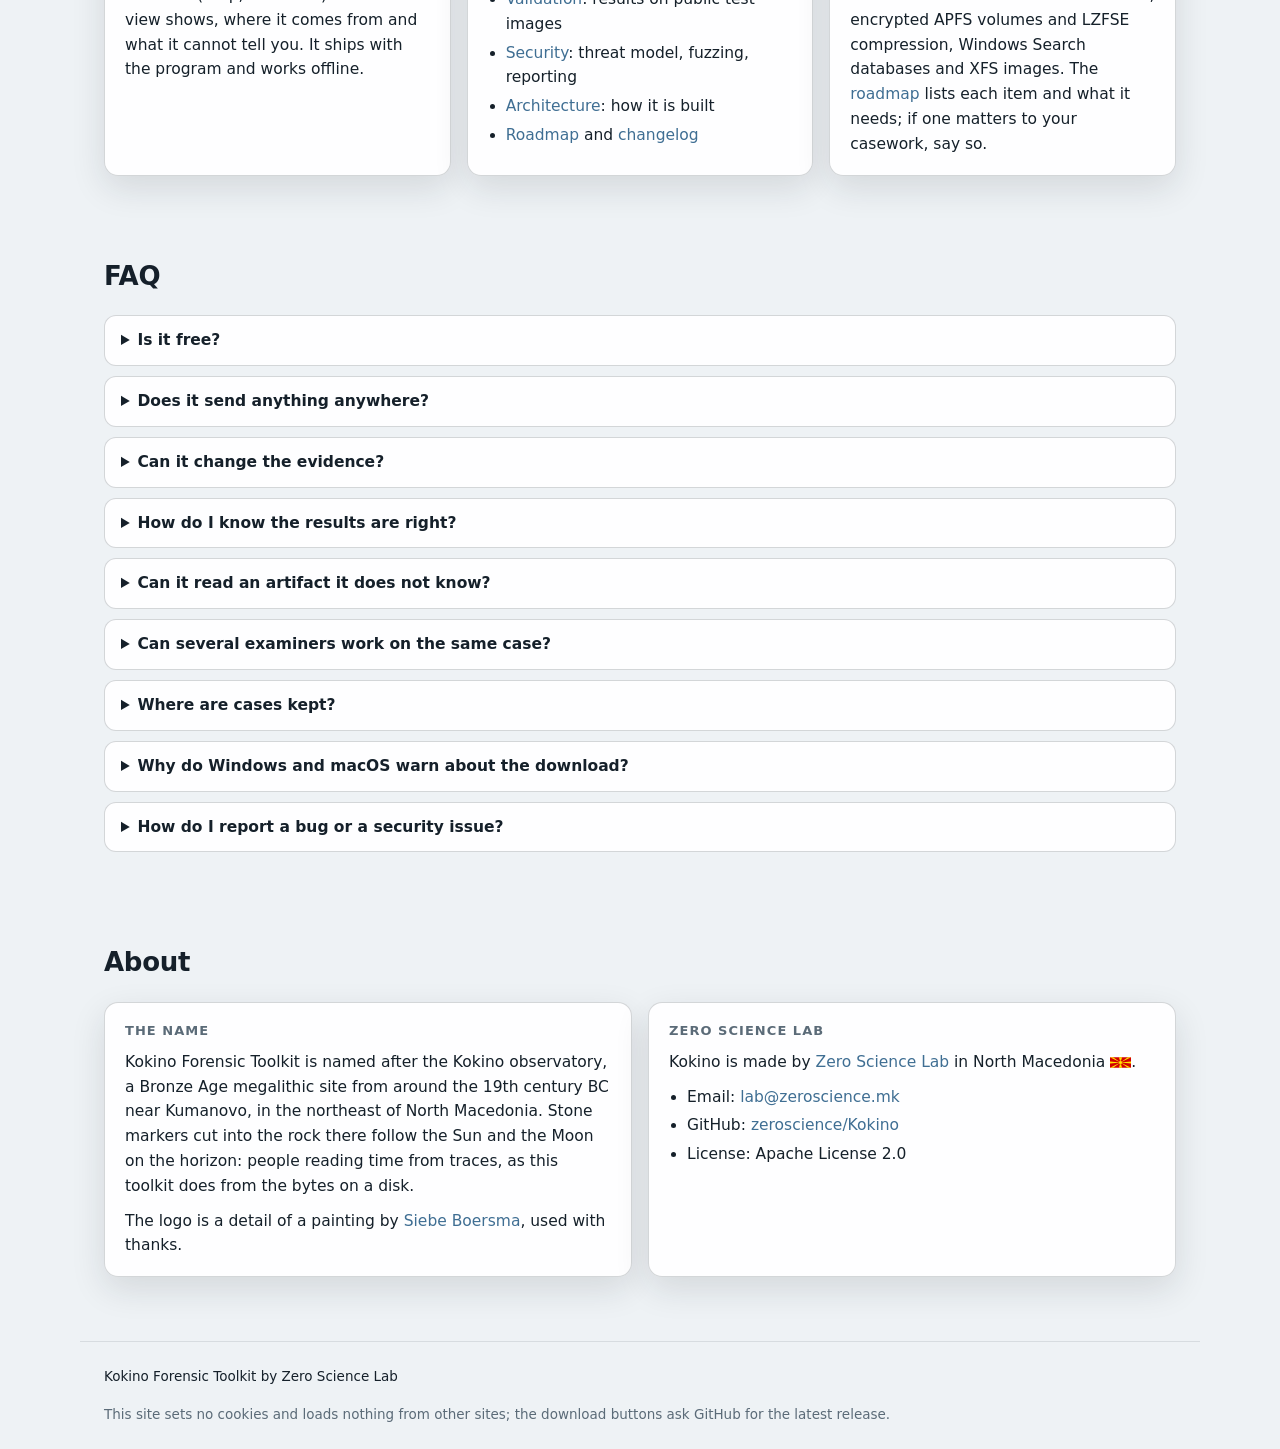
==== commit c0ff65c5: "Ex01 (EWF2) images; PDF carving with xref streams and linearized PDFs; HashKeeper and hashdeep sets " ====
--- a/site/index.html
+++ b/site/index.html
@@ -53,7 +53,7 @@
 <section id="features">
   <h2>What it reads</h2>
   <div class="grid">
-    <div class="card"><h3>Images and volumes</h3><p>E01 (with its stored hash checked), AFF4 (striped and sparse images too, with the case notes and read errors they recorded), raw and split raw, VHD, VHDX and VMDK with snapshot chains (ESXi snapshots too), ISO and UDF discs, including CD-R and DVD-RW written in sessions. BitLocker volumes unlocked with a password, recovery password or startup key; every Volume Shadow Copy as a volume of its own.</p></div>
+    <div class="card"><h3>Images and volumes</h3><p>E01 and Ex01 (with their stored hashes checked), AFF4 (striped and sparse images too, with the case notes and read errors they recorded), raw and split raw, VHD, VHDX and VMDK with snapshot chains (ESXi snapshots too), ISO and UDF discs, including CD-R and DVD-RW written in sessions. BitLocker volumes unlocked with a password, recovery password or startup key; every Volume Shadow Copy as a volume of its own.</p></div>
     <div class="card"><h3>File systems</h3><p>NTFS, FAT12/16/32, exFAT, ext2/3/4, HFS+, APFS, ISO 9660 and UDF: every record, live and deleted, with deleted names recovered from slack, journals and old tree nodes.</p></div>
     <div class="card"><h3>Windows</h3><p>Registry (deleted keys too), event logs, Prefetch, LNK, Jump Lists, ShellBags, ShimCache, Amcache, BAM, scheduled tasks, the NTFS change journal, and SRUM: network use, time each program was in the foreground and in use, and the battery.</p></div>
     <div class="card"><h3>Linux and macOS</h3><p>Accounts, logons, auth and system logs, journald, cron, systemd, shell histories and SSH keys; macOS accounts, launchd persistence, quarantine events, KnowledgeC, FSEvents and Safari.</p></div>
@@ -126,7 +126,7 @@
         <li><a href="https://github.com/zeroscience/Kokino/blob/main/ROADMAP.md" rel="noopener">Roadmap</a> and <a href="https://github.com/zeroscience/Kokino/blob/main/CHANGELOG.md" rel="noopener">changelog</a></li>
       </ul>
     </div>
-    <div class="card"><h3>What's next</h3><p>Most of what is left waits for test data rather than code: disks from real Macs, encrypted APFS volumes and LZFSE compression, Windows Search databases, XFS and Ex01 images. The <a href="https://github.com/zeroscience/Kokino/blob/main/ROADMAP.md" rel="noopener">roadmap</a> lists each item and what it needs; if one matters to your casework, say so.</p></div>
+    <div class="card"><h3>What's next</h3><p>Most of what is left waits for test data rather than code: disks from real Macs, encrypted APFS volumes and LZFSE compression, Windows Search databases and XFS images. The <a href="https://github.com/zeroscience/Kokino/blob/main/ROADMAP.md" rel="noopener">roadmap</a> lists each item and what it needs; if one matters to your casework, say so.</p></div>
   </div>
 </section>
 
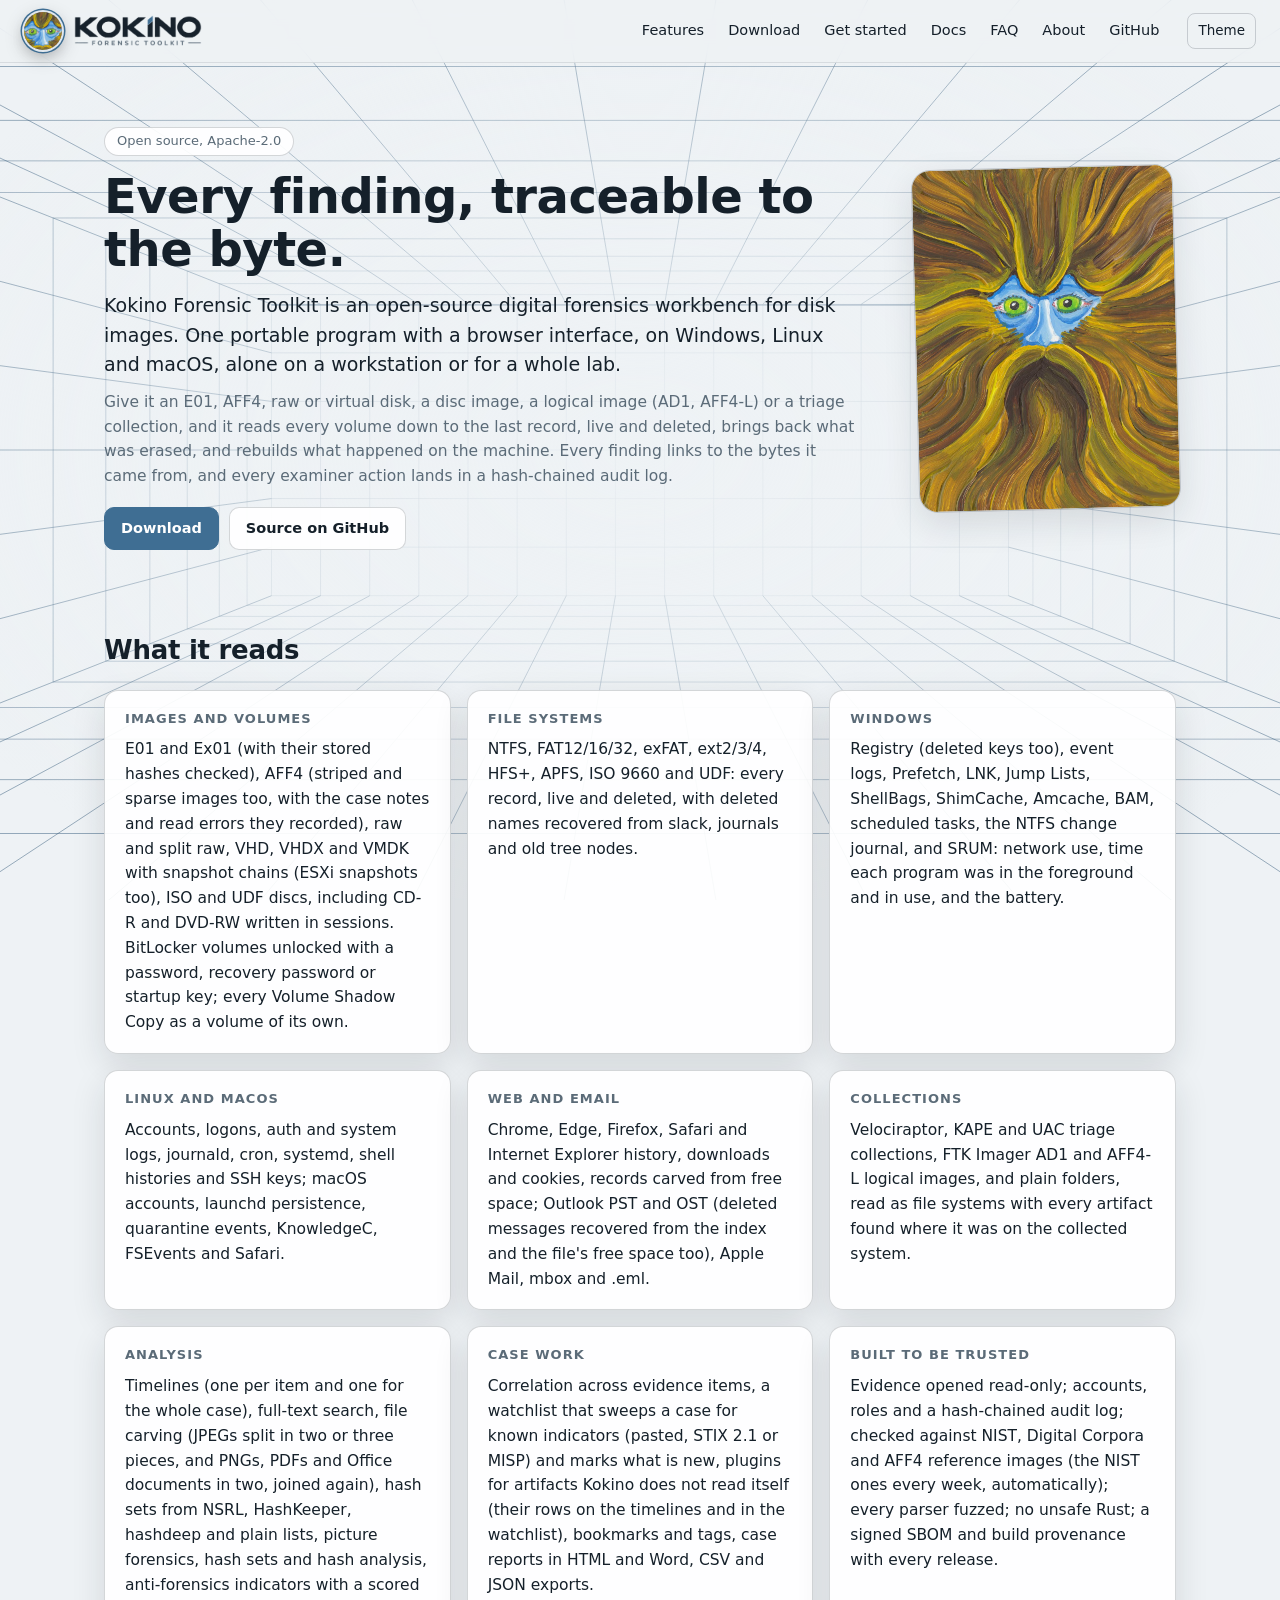
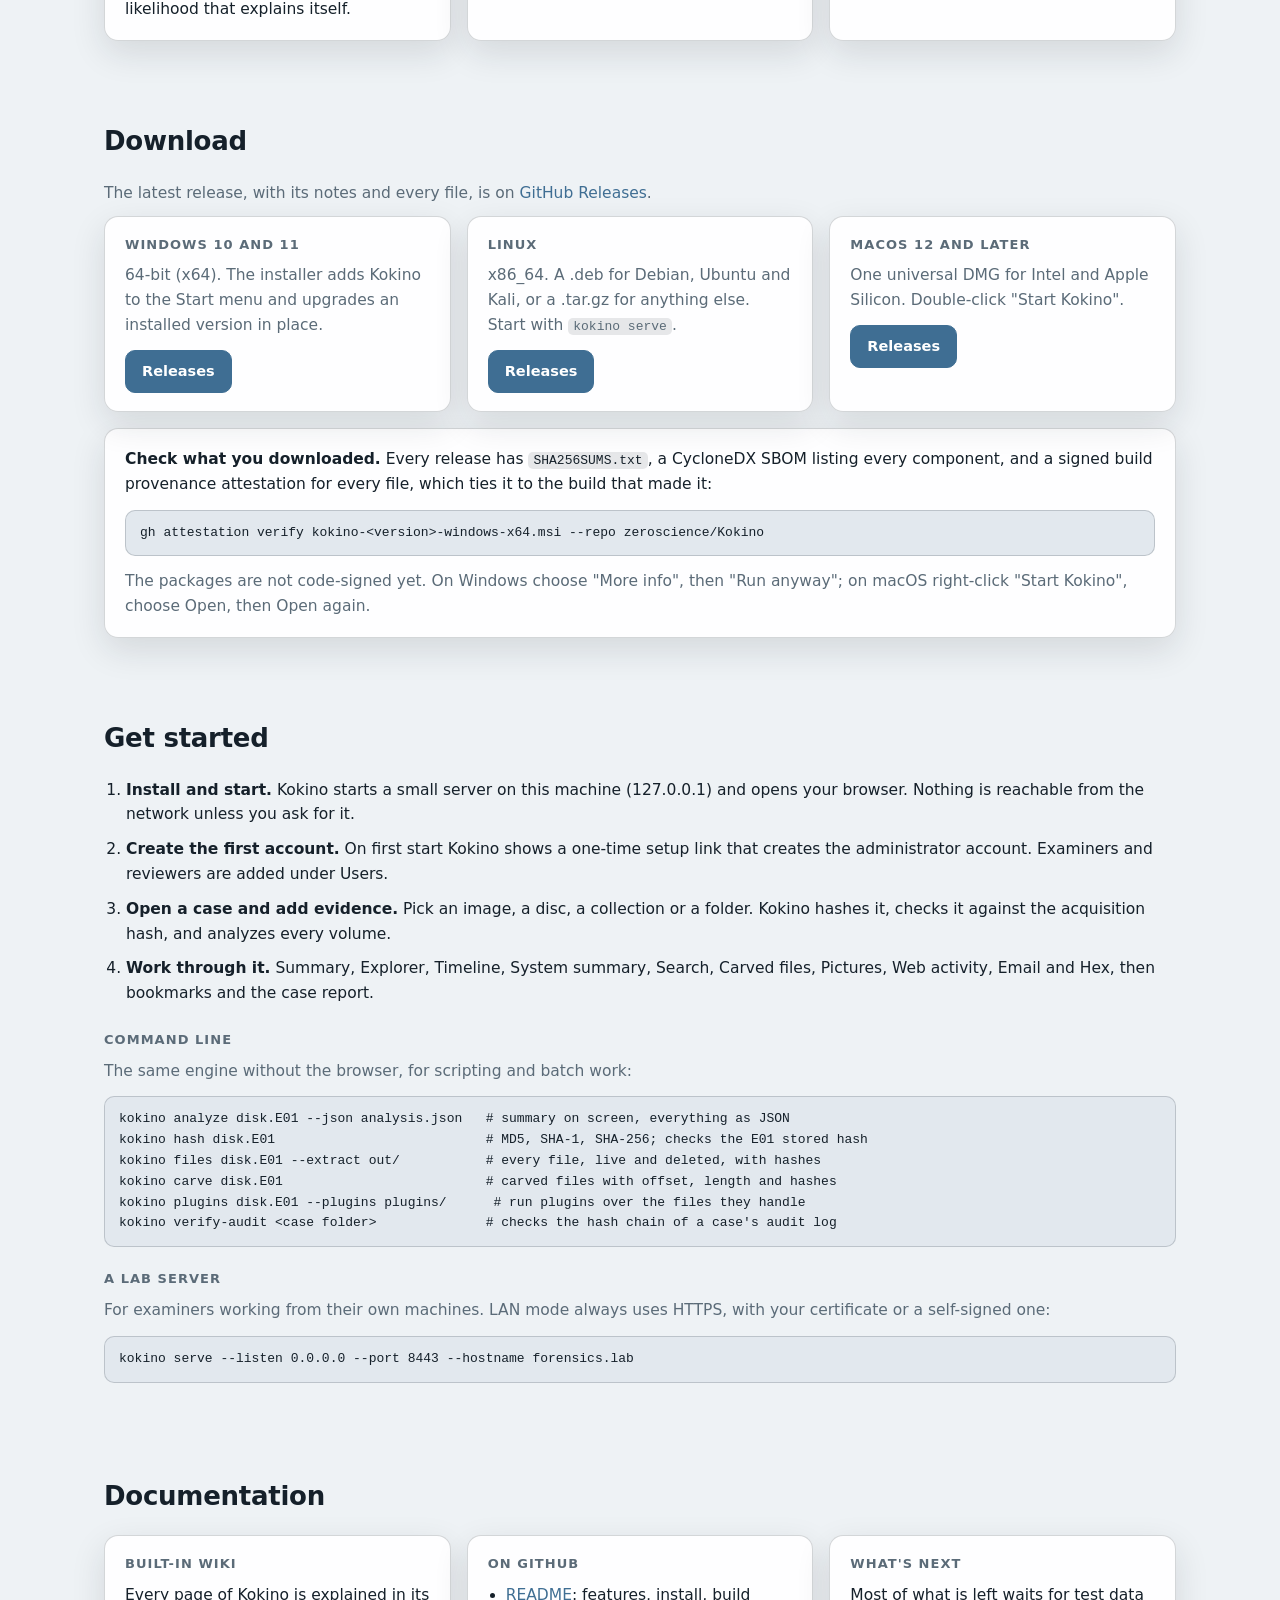
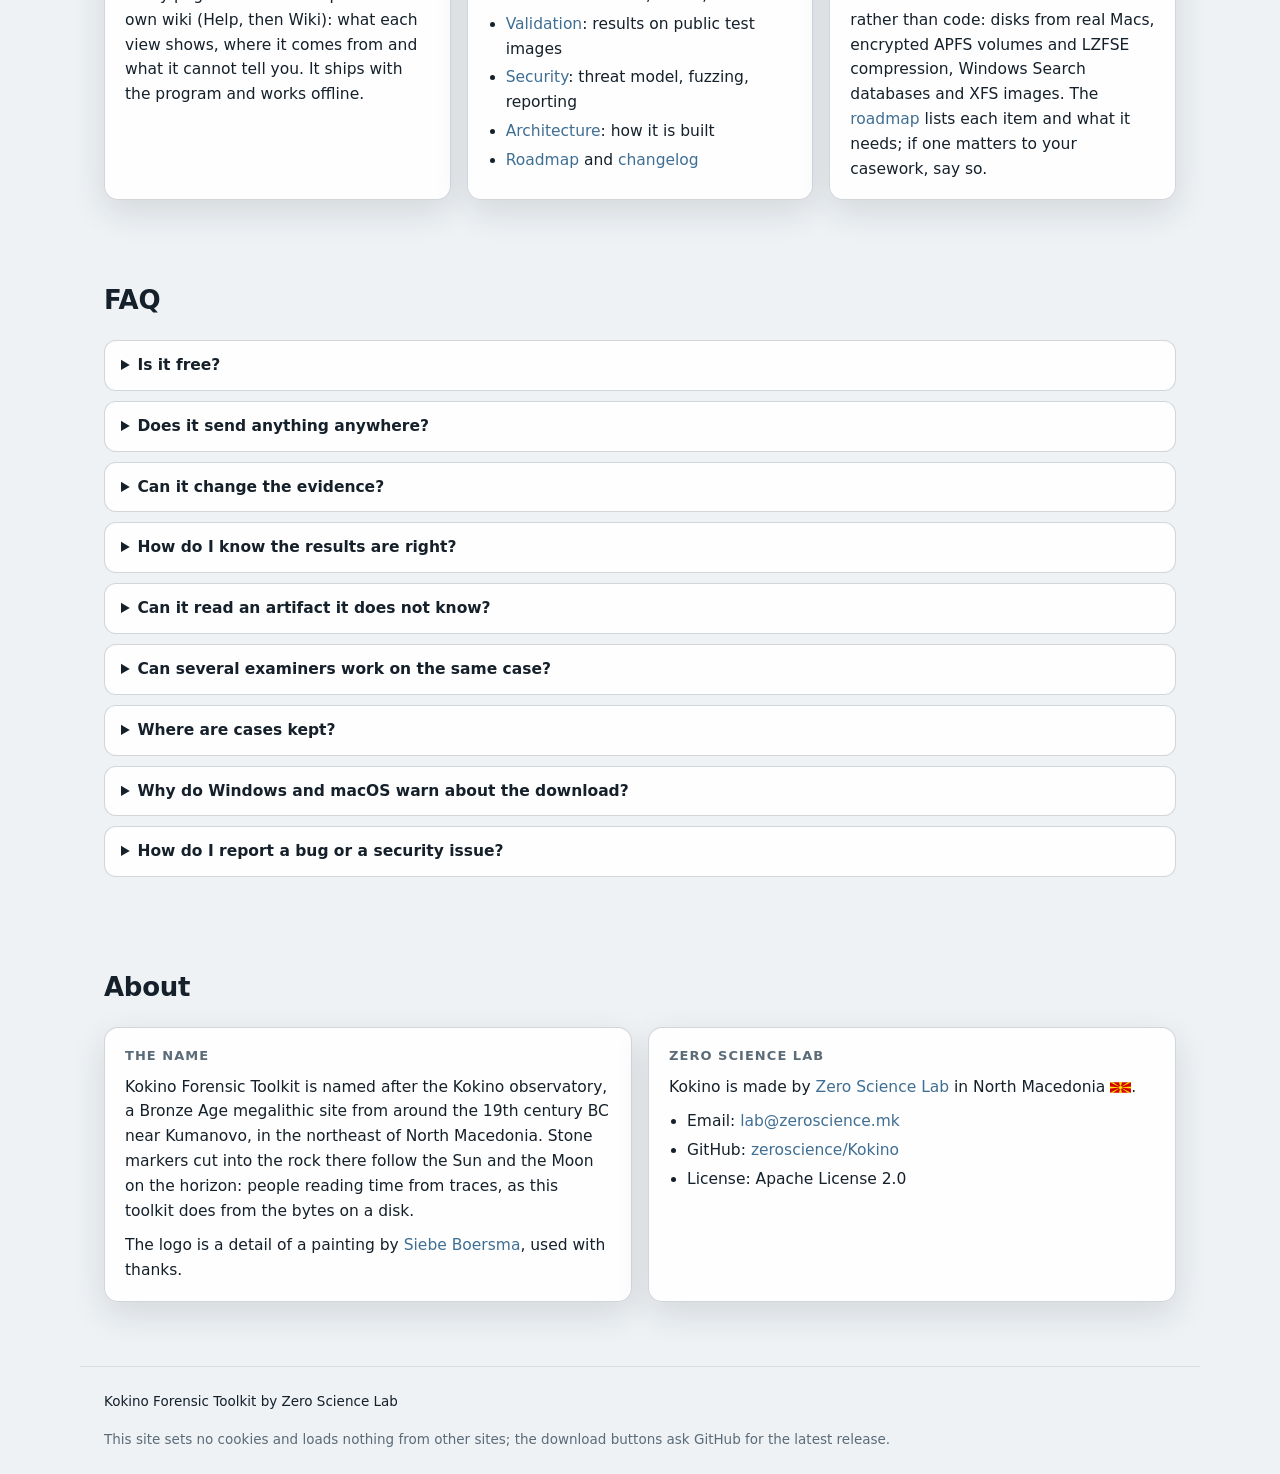
==== commit 57842a2a: "Kokino 1.6.2" ====
--- a/site/index.html
+++ b/site/index.html
@@ -8,8 +8,8 @@
 <title>Kokino Forensic Toolkit</title>
 <meta name="description" content="Kokino Forensic Toolkit (Kokino FTK): open-source disk forensics by Zero Science Lab. One portable binary with a browser GUI for Windows, Linux and macOS. Every finding, traceable to the byte.">
 <link rel="icon" href="img/favicon.png" type="image/png">
-<link rel="stylesheet" href="css/site.css?v=1.6.1">
-<script src="js/site.js?v=1.6.1" defer></script>
+<link rel="stylesheet" href="css/site.css?v=1.6.2">
+<script src="js/site.js?v=1.6.2" defer></script>
 </head>
 <body>
 <div class="ambient" id="ambient" aria-hidden="true"></div>
@@ -59,7 +59,7 @@
     <div class="card"><h3>Linux and macOS</h3><p>Accounts, logons, auth and system logs, journald, cron, systemd, shell histories and SSH keys; macOS accounts, launchd persistence, quarantine events, KnowledgeC, FSEvents and Safari.</p></div>
     <div class="card"><h3>Web and email</h3><p>Chrome, Edge, Firefox, Safari and Internet Explorer history, downloads and cookies, records carved from free space; Outlook PST and OST (deleted messages recovered from the index and the file's free space too), Apple Mail, mbox and .eml.</p></div>
     <div class="card"><h3>Collections</h3><p>Velociraptor, KAPE and UAC triage collections, FTK Imager AD1 and AFF4-L logical images, and plain folders, read as file systems with every artifact found where it was on the collected system.</p></div>
-    <div class="card"><h3>Analysis</h3><p>Timelines (one per item and one for the whole case), full-text search, file carving (JPEGs split in two or three pieces, and PNGs, PDFs and Office documents in two, joined again), picture forensics, hash sets and hash analysis, anti-forensics indicators with a scored likelihood that explains itself.</p></div>
+    <div class="card"><h3>Analysis</h3><p>Timelines (one per item and one for the whole case), full-text search, file carving (JPEGs split in two or three pieces, and PNGs, PDFs and Office documents in two, joined again), hash sets from NSRL, HashKeeper, hashdeep and plain lists, picture forensics, hash sets and hash analysis, anti-forensics indicators with a scored likelihood that explains itself.</p></div>
     <div class="card"><h3>Case work</h3><p>Correlation across evidence items, a watchlist that sweeps a case for known indicators (pasted, STIX 2.1 or MISP) and marks what is new, plugins for artifacts Kokino does not read itself (their rows on the timelines and in the watchlist), bookmarks and tags, case reports in HTML and Word, CSV and JSON exports.</p></div>
     <div class="card"><h3>Built to be trusted</h3><p>Evidence opened read-only; accounts, roles and a hash-chained audit log; checked against NIST, Digital Corpora and AFF4 reference images (the NIST ones every week, automatically); every parser fuzzed; no unsafe Rust; a signed SBOM and build provenance with every release.</p></div>
   </div>
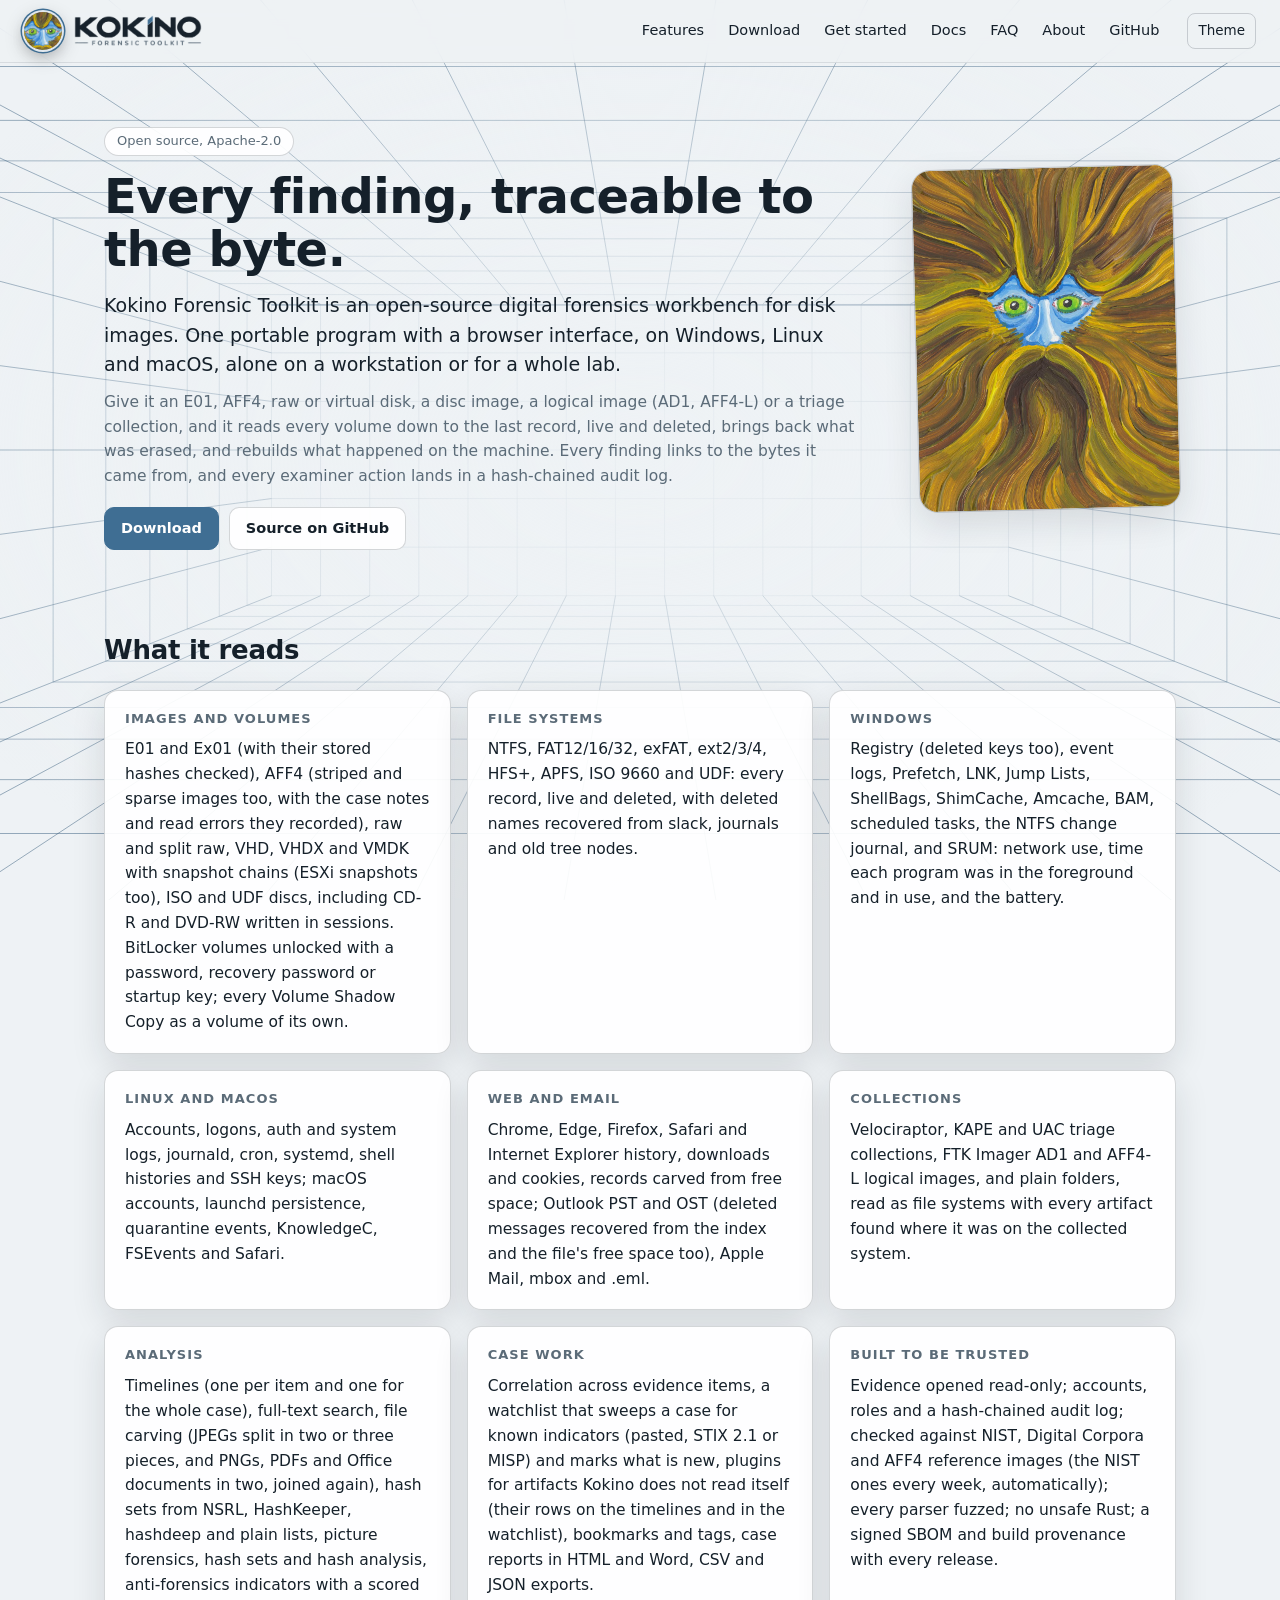
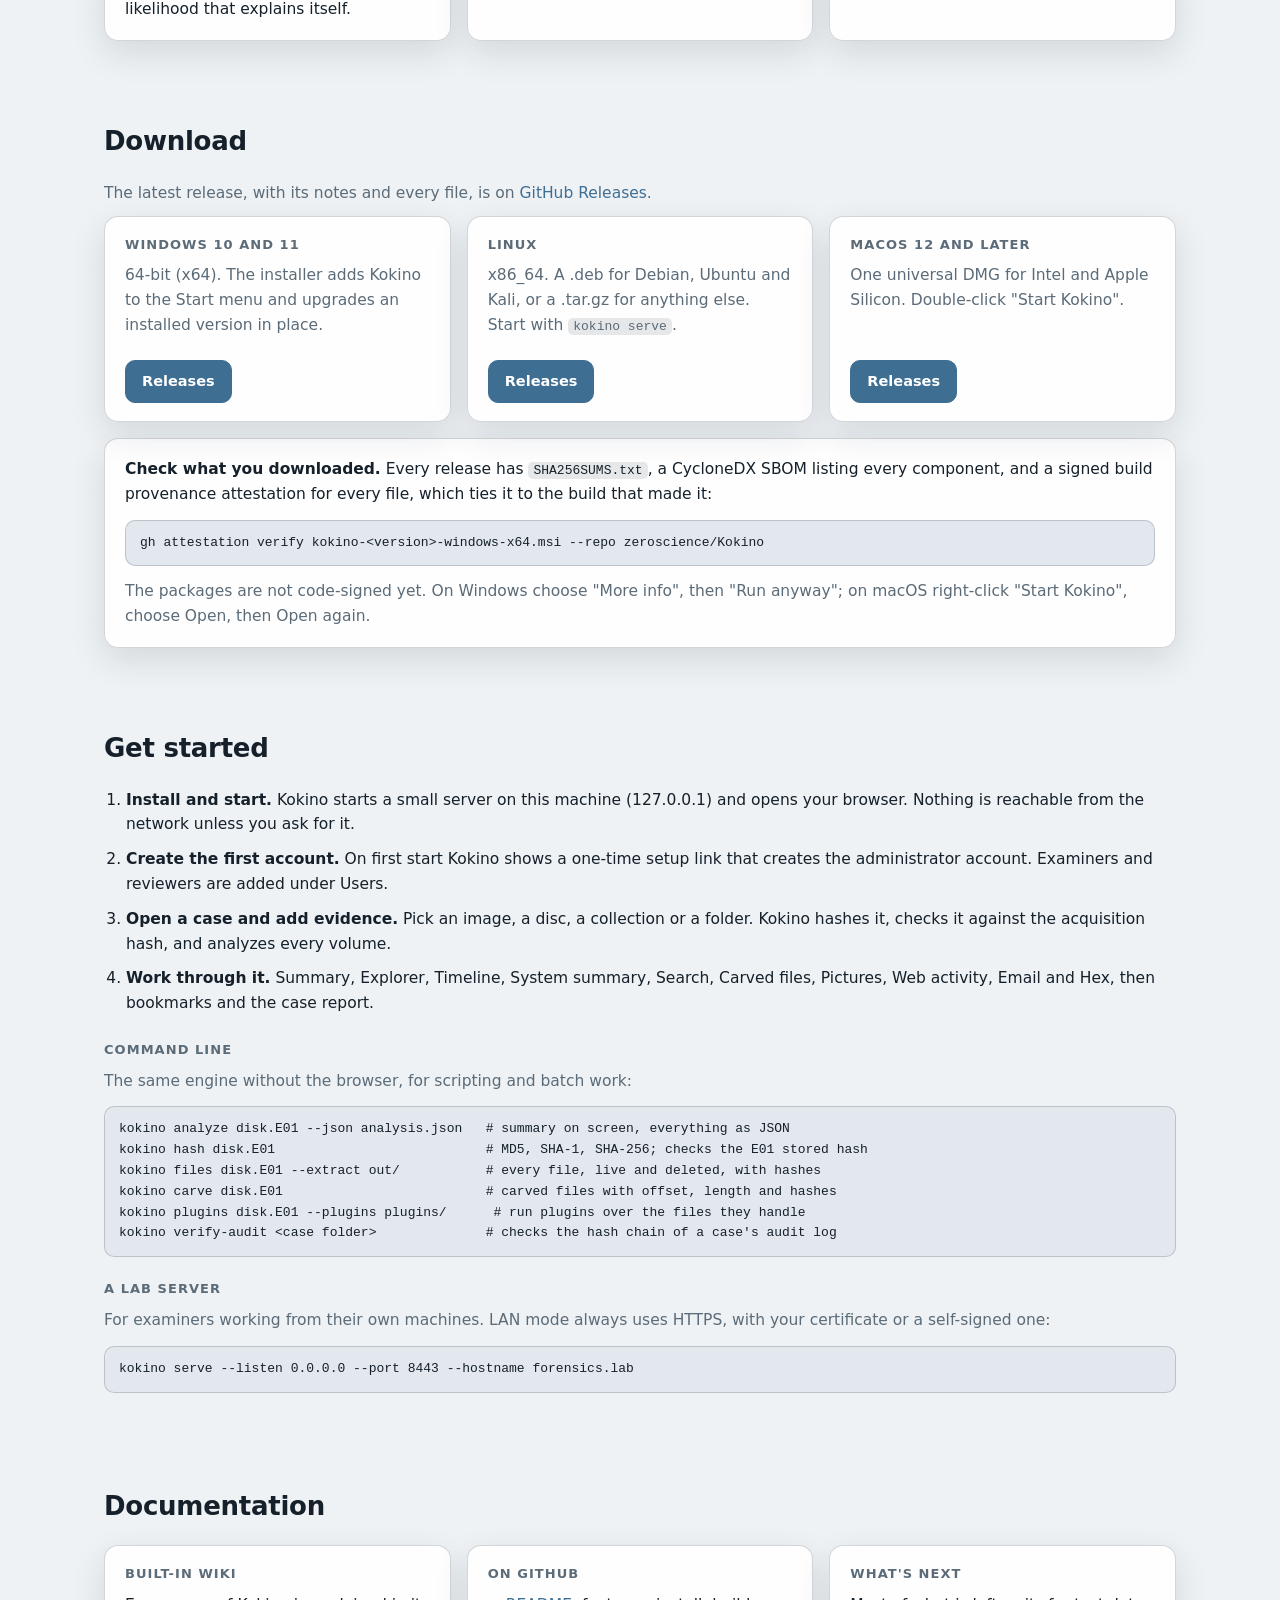
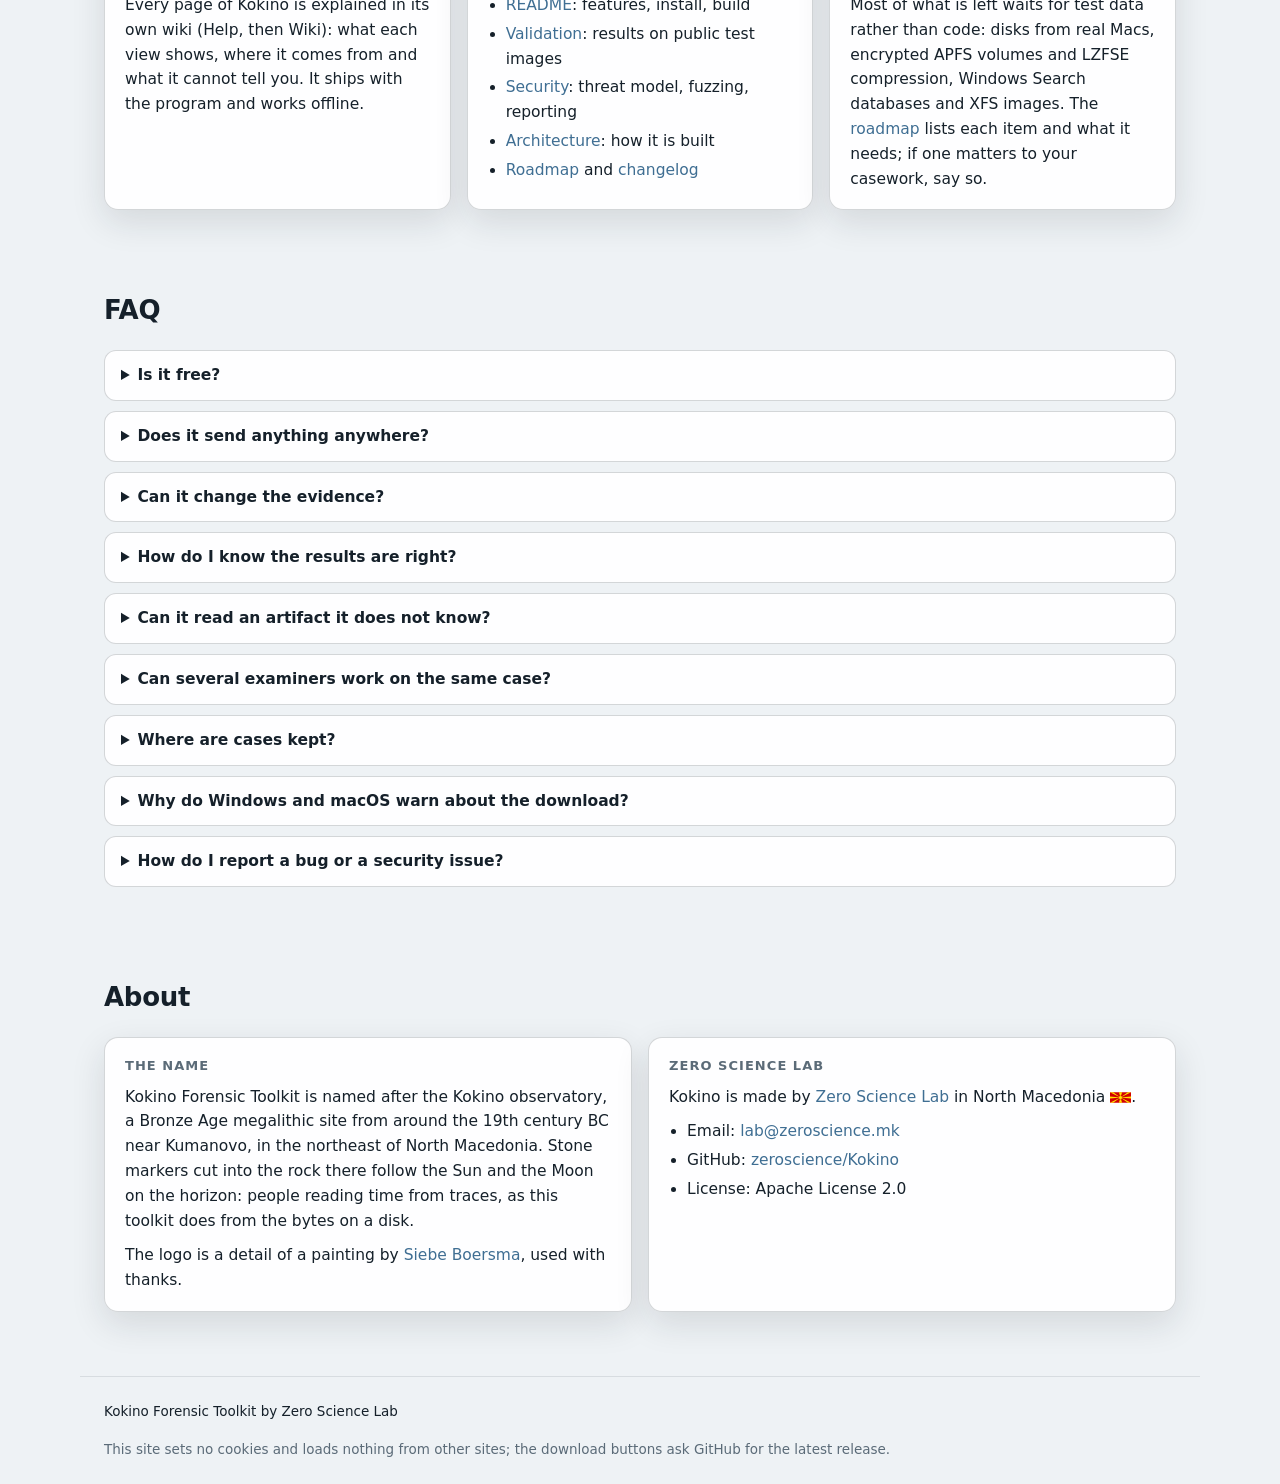
==== commit 218cc77b: "Website: download buttons on one line" ====
--- a/site/index.html
+++ b/site/index.html
@@ -8,7 +8,7 @@
 <title>Kokino Forensic Toolkit</title>
 <meta name="description" content="Kokino Forensic Toolkit (Kokino FTK): open-source disk forensics by Zero Science Lab. One portable binary with a browser GUI for Windows, Linux and macOS. Every finding, traceable to the byte.">
 <link rel="icon" href="img/favicon.png" type="image/png">
-<link rel="stylesheet" href="css/site.css?v=1.6.2">
+<link rel="stylesheet" href="css/site.css?v=1.6.2-1">
 <script src="js/site.js?v=1.6.2" defer></script>
 </head>
 <body>
--- a/site/css/site.css
+++ b/site/css/site.css
@@ -105,7 +105,9 @@
 .card { background: var(--panel); border: 1px solid var(--line2); border-radius: var(--radius); padding: 18px 20px; box-shadow: var(--shadow); }
 .card p:last-child { margin-bottom: 0; }
 .card.note { margin-top: 16px; }
-.dl .row { margin-top: 12px; }
+/* Buttons at the bottom of each card, on one line across the three. */
+.card.dl { display: flex; flex-direction: column; }
+.dl .row { margin-top: auto; padding-top: 12px; }
 .links { margin: 0; padding-left: 18px; }
 .links li { margin: 4px 0; }
 .steps { padding-left: 22px; margin: 0 0 24px; }
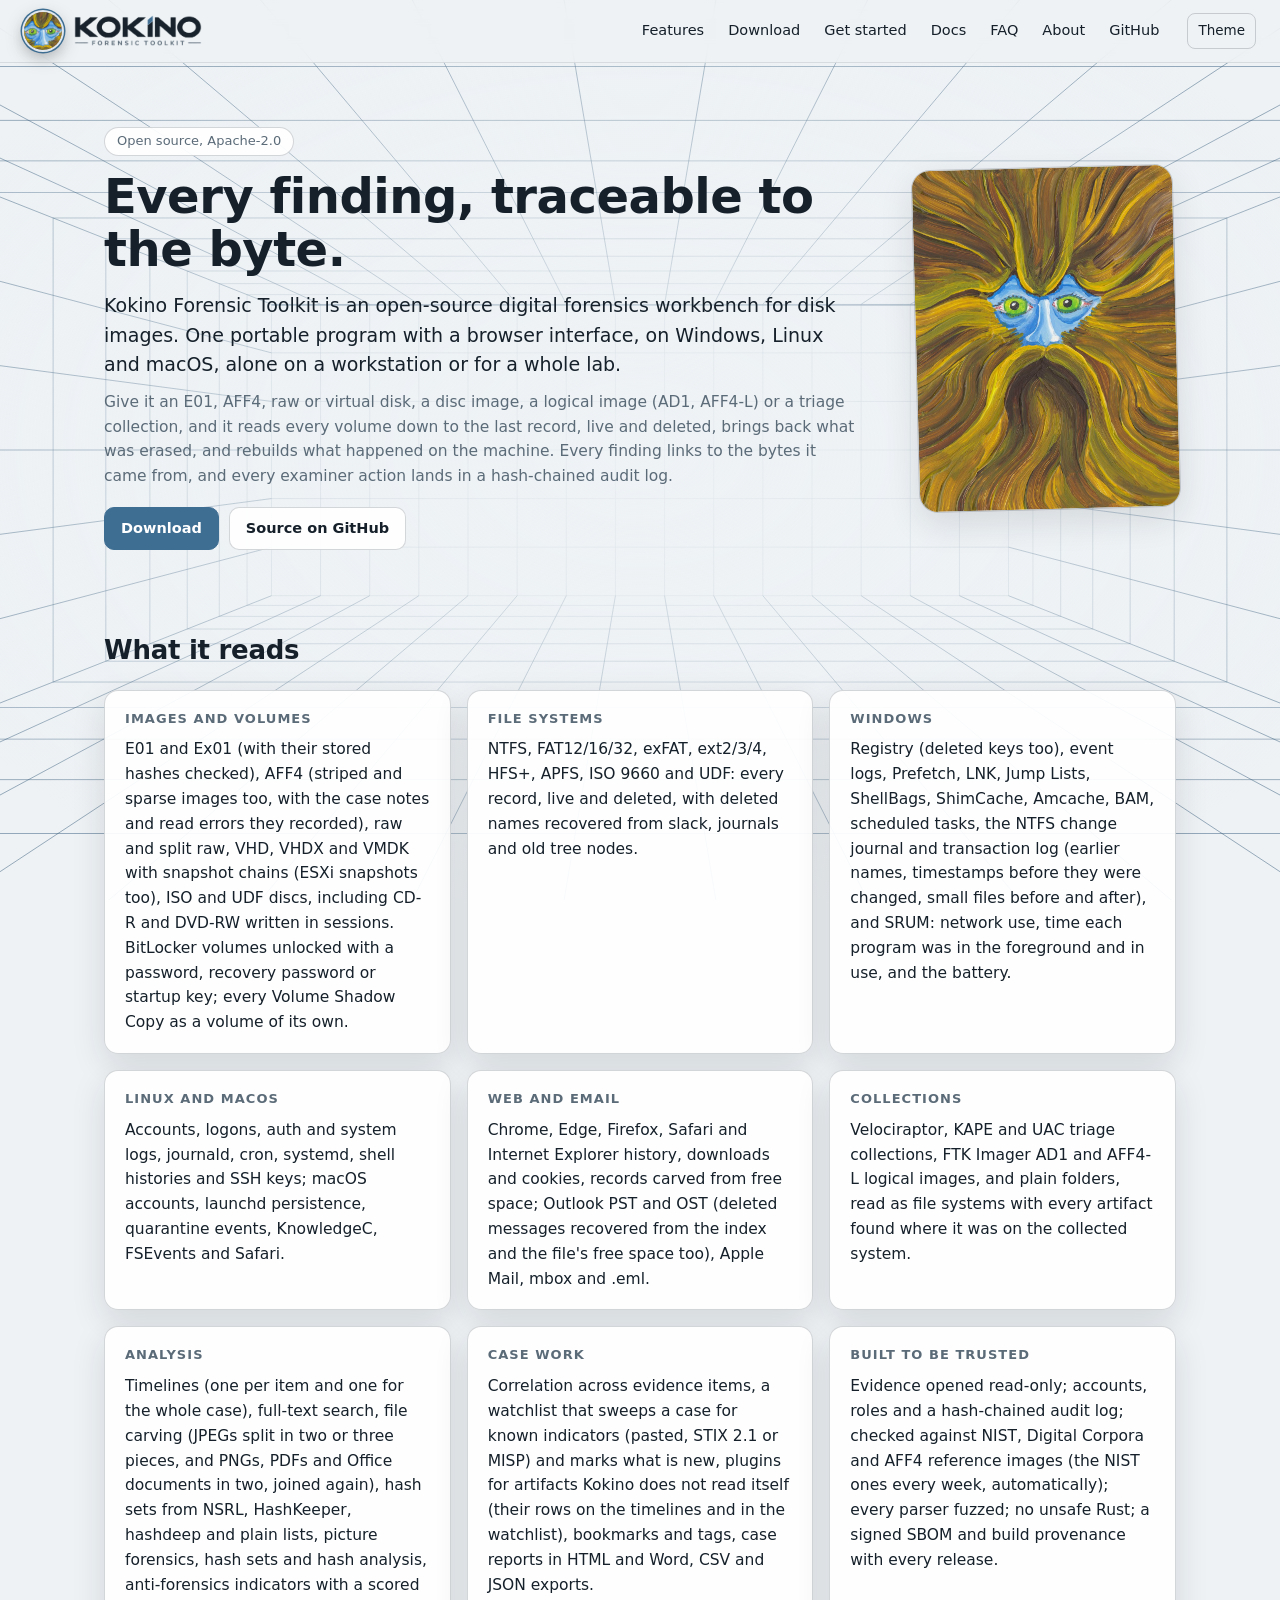
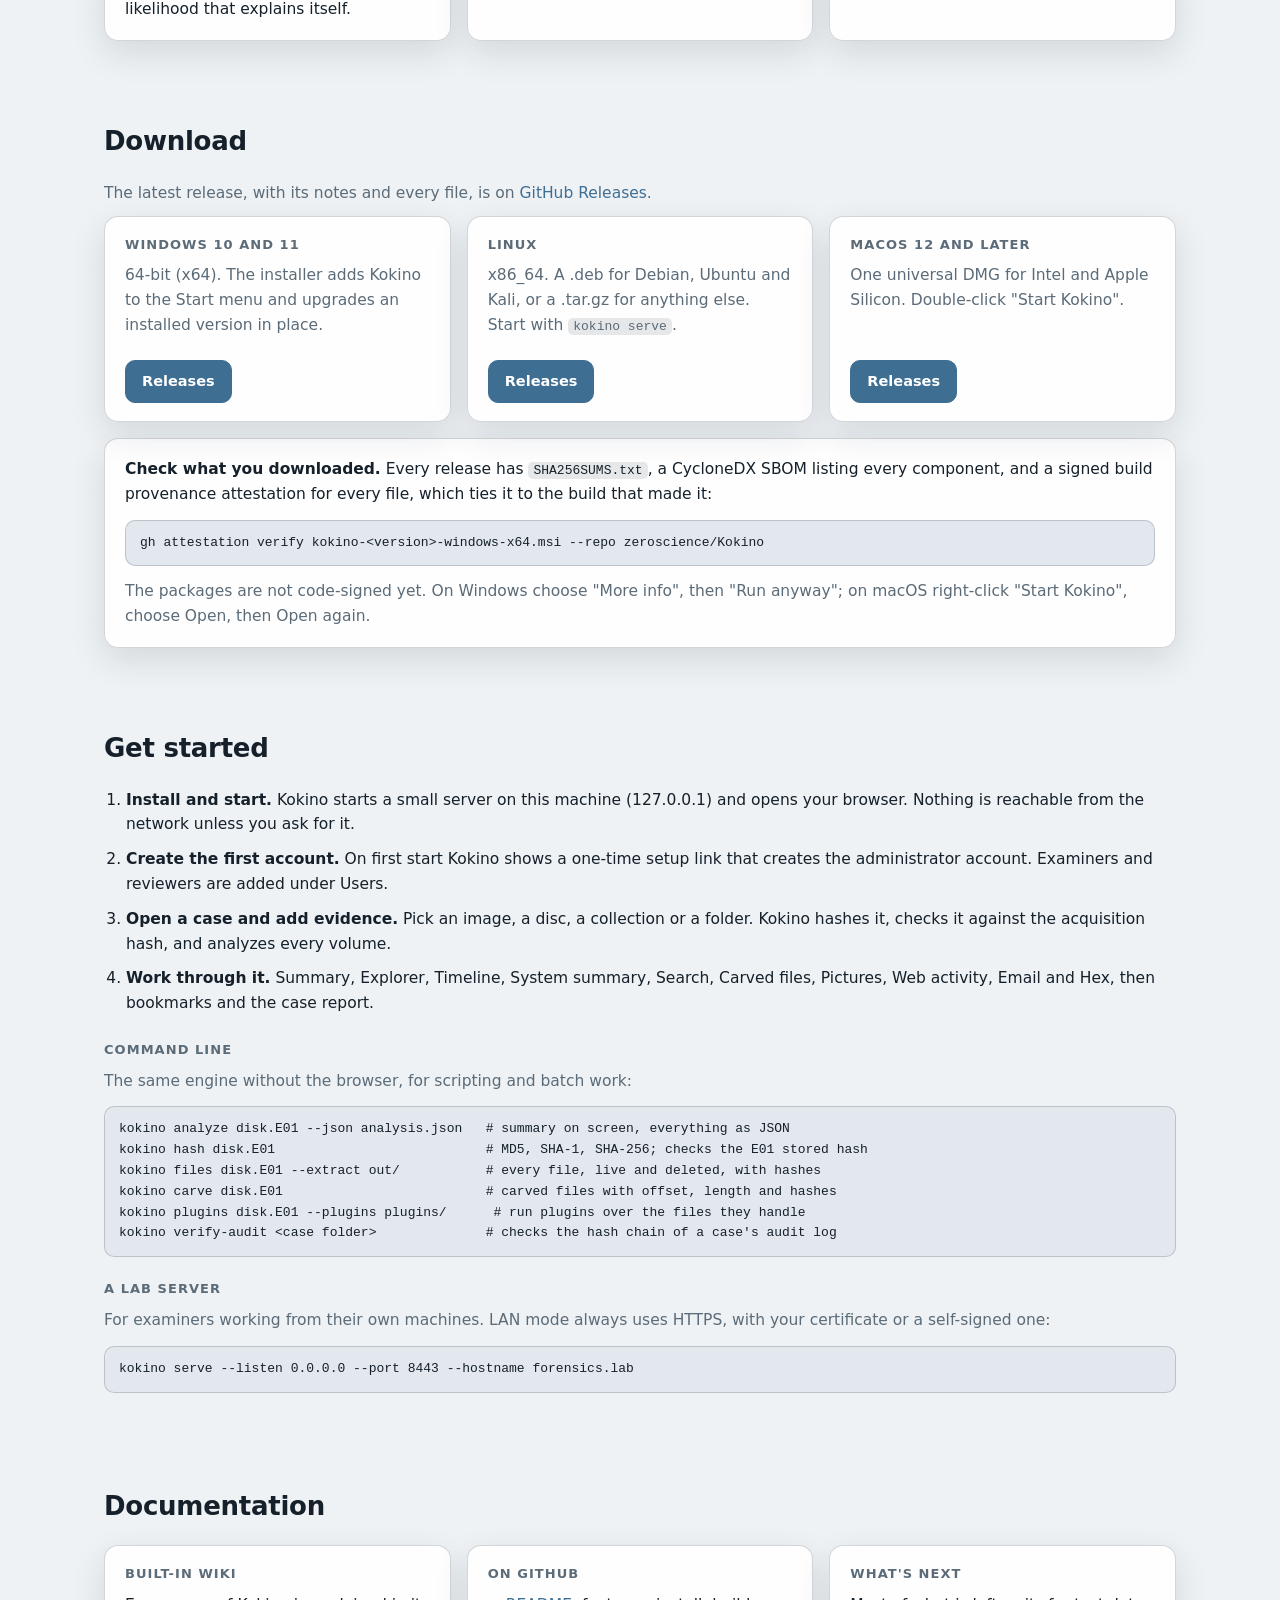
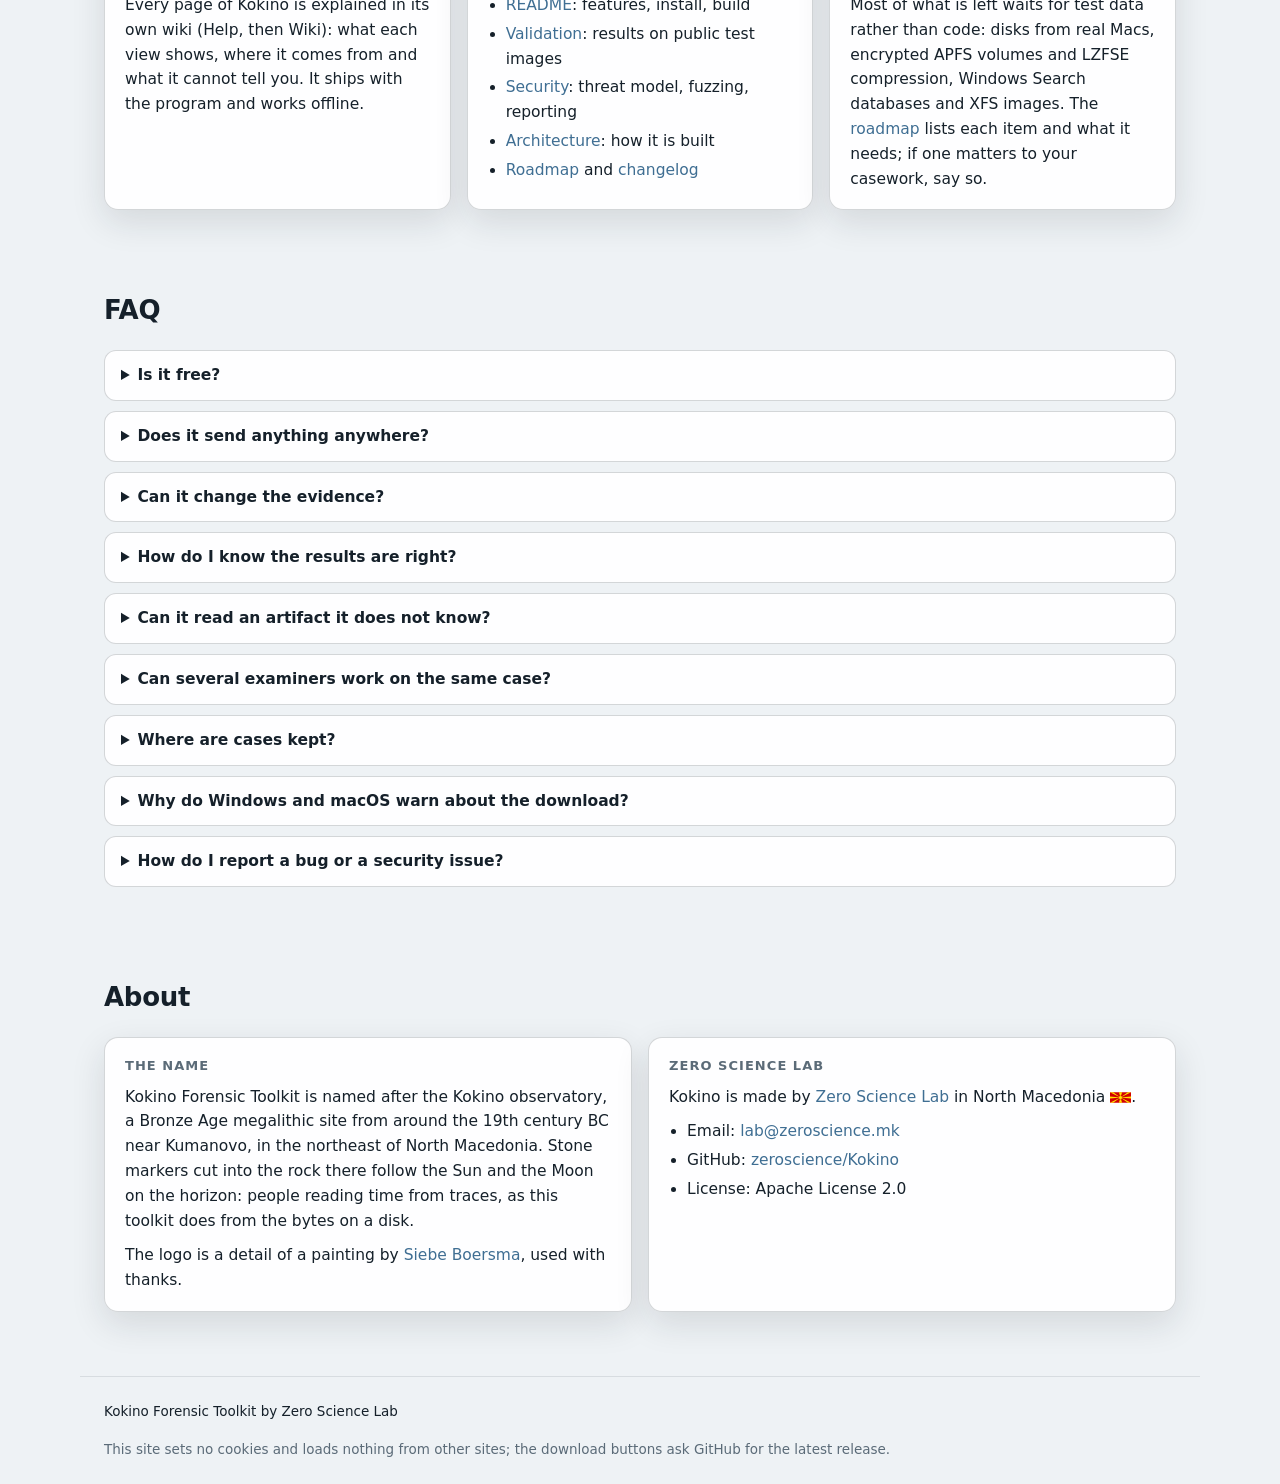
==== commit 2c0c0299: "NTFS transaction log ($LogFile) in full; 1.7.0 Restart area and every log record (fixups, records ac" ====
--- a/site/index.html
+++ b/site/index.html
@@ -8,8 +8,8 @@
 <title>Kokino Forensic Toolkit</title>
 <meta name="description" content="Kokino Forensic Toolkit (Kokino FTK): open-source disk forensics by Zero Science Lab. One portable binary with a browser GUI for Windows, Linux and macOS. Every finding, traceable to the byte.">
 <link rel="icon" href="img/favicon.png" type="image/png">
-<link rel="stylesheet" href="css/site.css?v=1.6.2-1">
-<script src="js/site.js?v=1.6.2" defer></script>
+<link rel="stylesheet" href="css/site.css?v=1.7.0">
+<script src="js/site.js?v=1.7.0" defer></script>
 </head>
 <body>
 <div class="ambient" id="ambient" aria-hidden="true"></div>
@@ -55,7 +55,7 @@
   <div class="grid">
     <div class="card"><h3>Images and volumes</h3><p>E01 and Ex01 (with their stored hashes checked), AFF4 (striped and sparse images too, with the case notes and read errors they recorded), raw and split raw, VHD, VHDX and VMDK with snapshot chains (ESXi snapshots too), ISO and UDF discs, including CD-R and DVD-RW written in sessions. BitLocker volumes unlocked with a password, recovery password or startup key; every Volume Shadow Copy as a volume of its own.</p></div>
     <div class="card"><h3>File systems</h3><p>NTFS, FAT12/16/32, exFAT, ext2/3/4, HFS+, APFS, ISO 9660 and UDF: every record, live and deleted, with deleted names recovered from slack, journals and old tree nodes.</p></div>
-    <div class="card"><h3>Windows</h3><p>Registry (deleted keys too), event logs, Prefetch, LNK, Jump Lists, ShellBags, ShimCache, Amcache, BAM, scheduled tasks, the NTFS change journal, and SRUM: network use, time each program was in the foreground and in use, and the battery.</p></div>
+    <div class="card"><h3>Windows</h3><p>Registry (deleted keys too), event logs, Prefetch, LNK, Jump Lists, ShellBags, ShimCache, Amcache, BAM, scheduled tasks, the NTFS change journal and transaction log (earlier names, timestamps before they were changed, small files before and after), and SRUM: network use, time each program was in the foreground and in use, and the battery.</p></div>
     <div class="card"><h3>Linux and macOS</h3><p>Accounts, logons, auth and system logs, journald, cron, systemd, shell histories and SSH keys; macOS accounts, launchd persistence, quarantine events, KnowledgeC, FSEvents and Safari.</p></div>
     <div class="card"><h3>Web and email</h3><p>Chrome, Edge, Firefox, Safari and Internet Explorer history, downloads and cookies, records carved from free space; Outlook PST and OST (deleted messages recovered from the index and the file's free space too), Apple Mail, mbox and .eml.</p></div>
     <div class="card"><h3>Collections</h3><p>Velociraptor, KAPE and UAC triage collections, FTK Imager AD1 and AFF4-L logical images, and plain folders, read as file systems with every artifact found where it was on the collected system.</p></div>
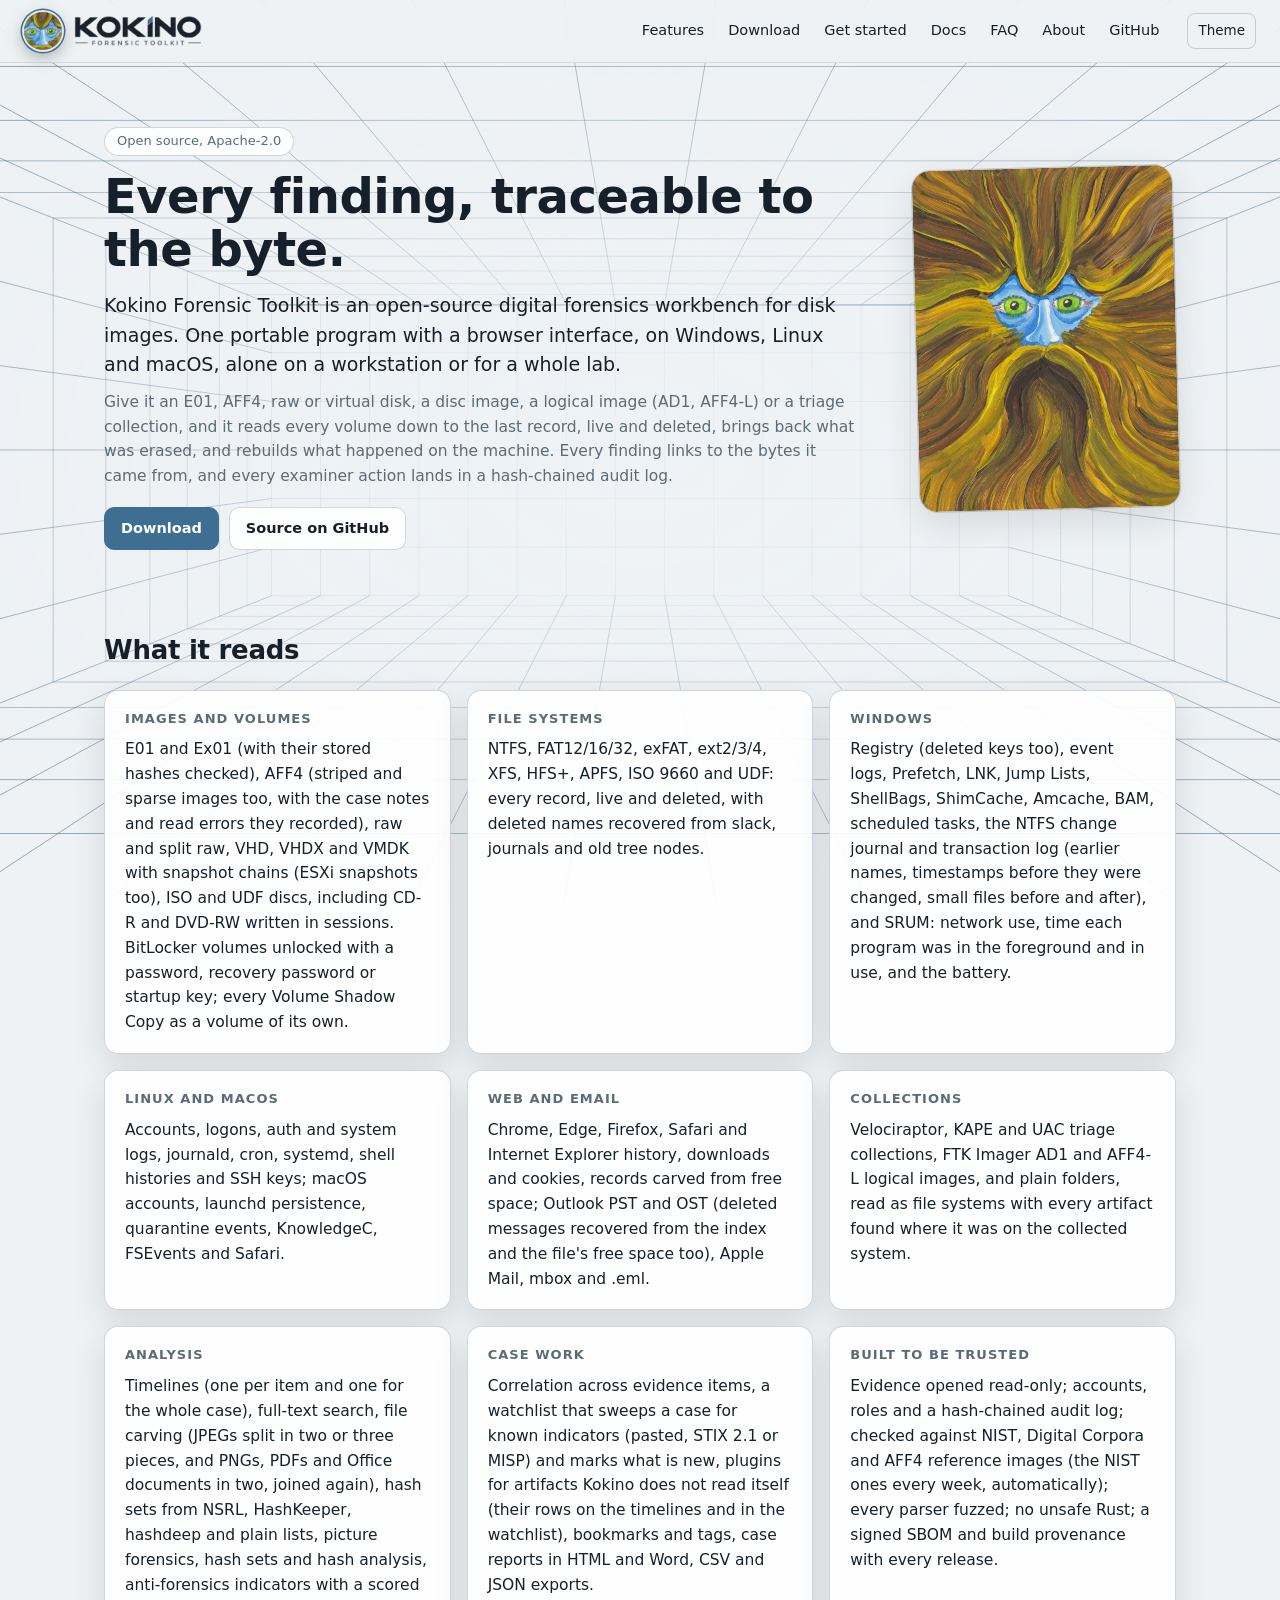
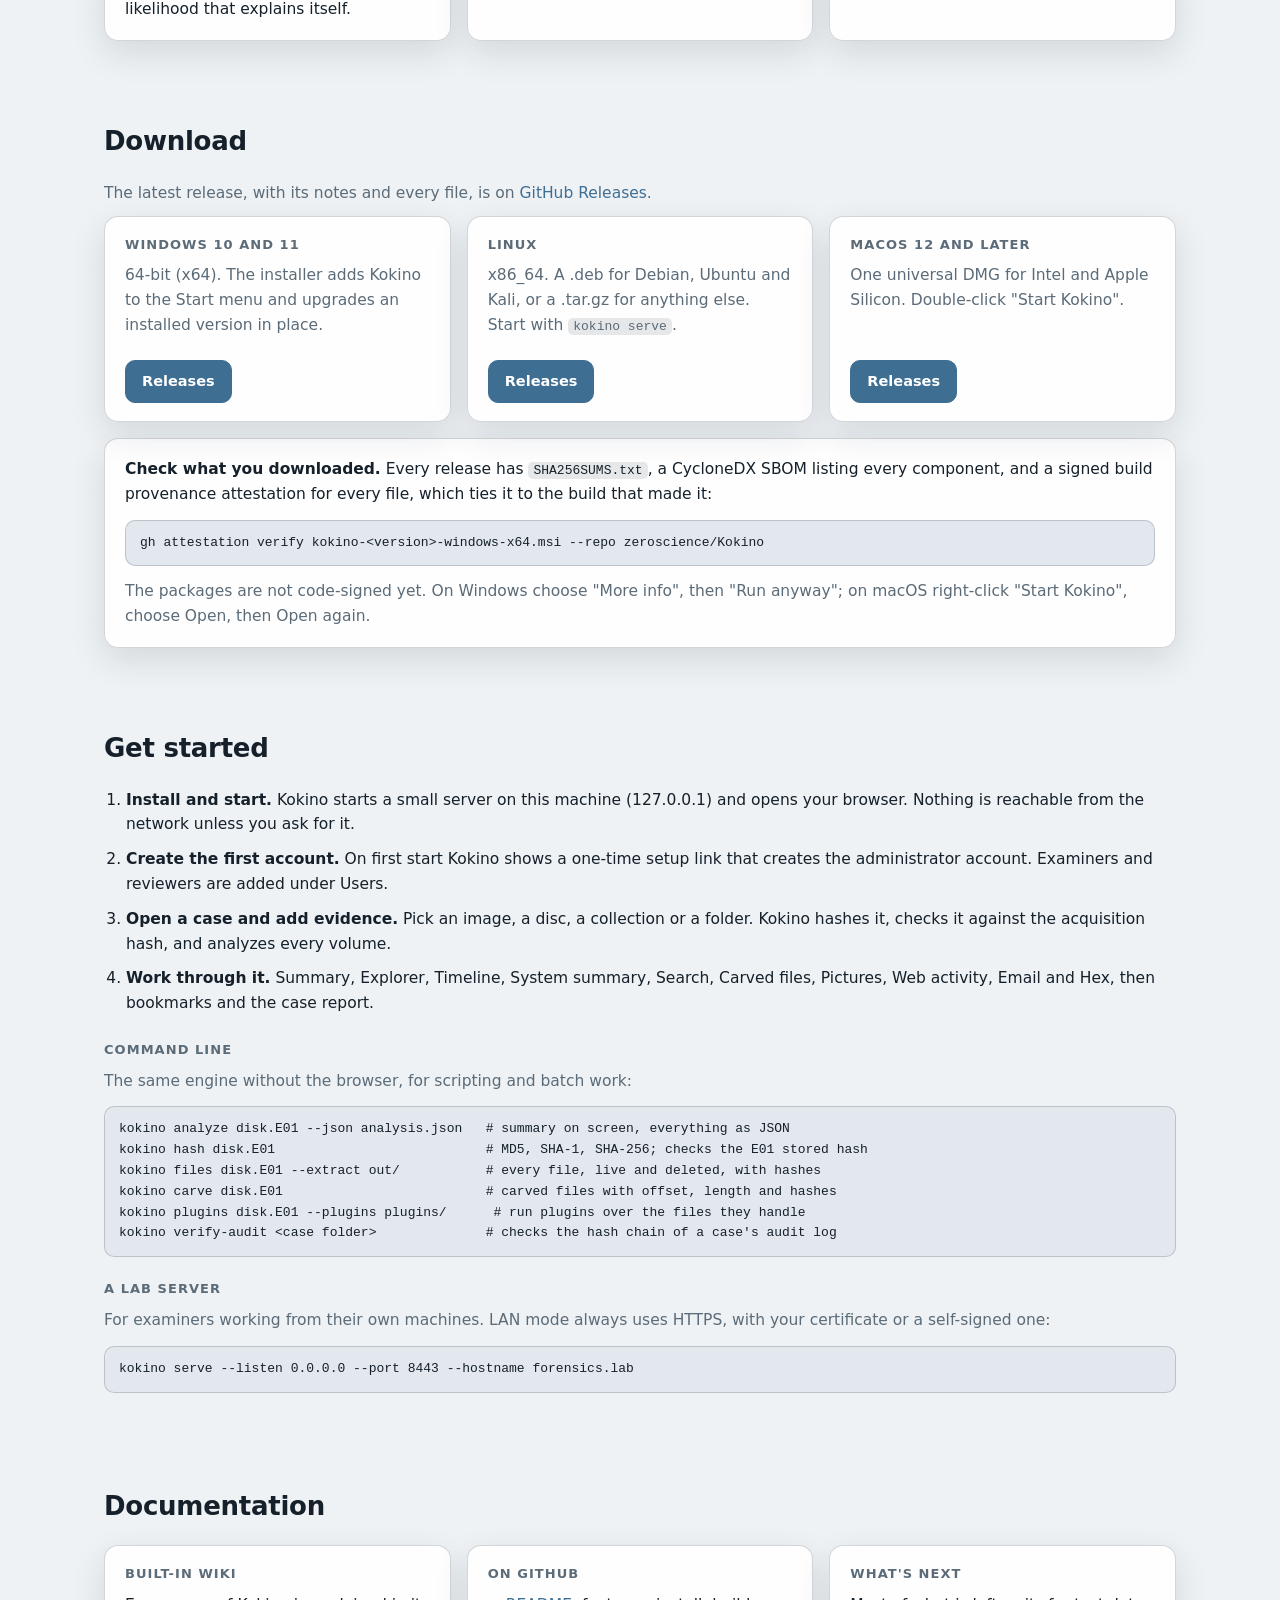
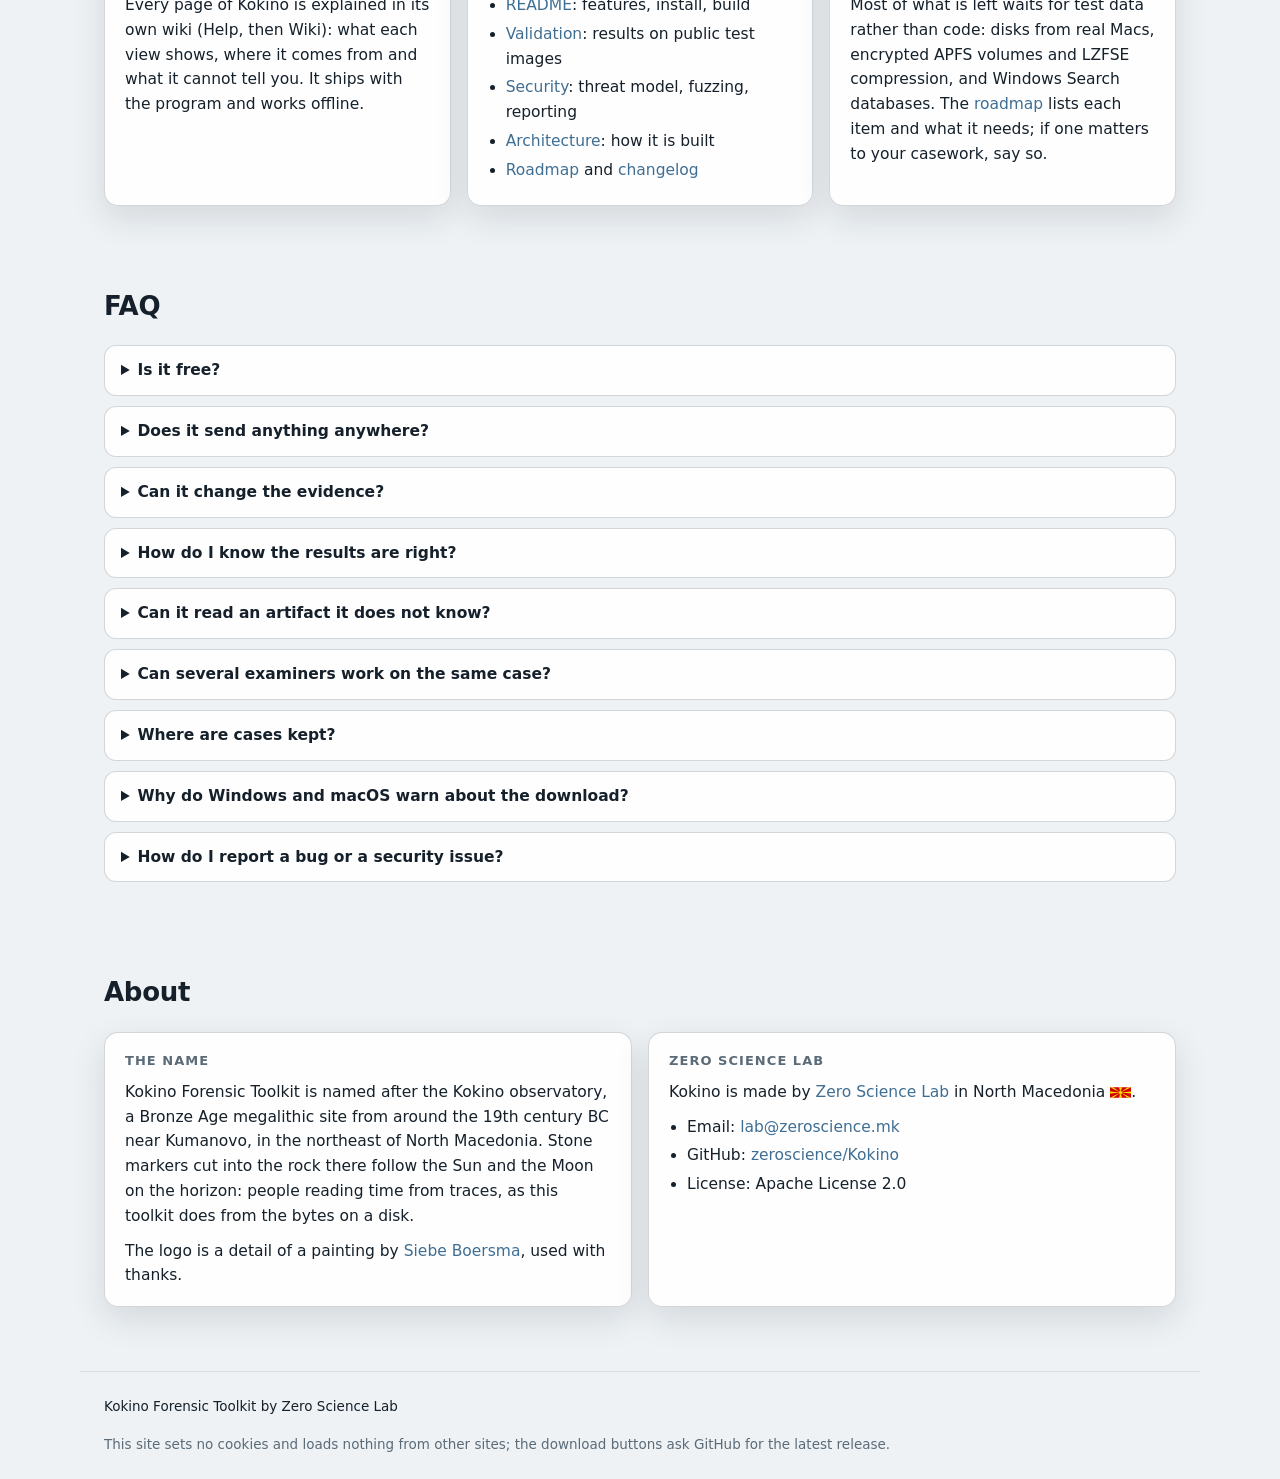
==== commit 566d2e02: "XFS file system support; 1.8.0" ====
--- a/site/index.html
+++ b/site/index.html
@@ -54,7 +54,7 @@
   <h2>What it reads</h2>
   <div class="grid">
     <div class="card"><h3>Images and volumes</h3><p>E01 and Ex01 (with their stored hashes checked), AFF4 (striped and sparse images too, with the case notes and read errors they recorded), raw and split raw, VHD, VHDX and VMDK with snapshot chains (ESXi snapshots too), ISO and UDF discs, including CD-R and DVD-RW written in sessions. BitLocker volumes unlocked with a password, recovery password or startup key; every Volume Shadow Copy as a volume of its own.</p></div>
-    <div class="card"><h3>File systems</h3><p>NTFS, FAT12/16/32, exFAT, ext2/3/4, HFS+, APFS, ISO 9660 and UDF: every record, live and deleted, with deleted names recovered from slack, journals and old tree nodes.</p></div>
+    <div class="card"><h3>File systems</h3><p>NTFS, FAT12/16/32, exFAT, ext2/3/4, XFS, HFS+, APFS, ISO 9660 and UDF: every record, live and deleted, with deleted names recovered from slack, journals and old tree nodes.</p></div>
     <div class="card"><h3>Windows</h3><p>Registry (deleted keys too), event logs, Prefetch, LNK, Jump Lists, ShellBags, ShimCache, Amcache, BAM, scheduled tasks, the NTFS change journal and transaction log (earlier names, timestamps before they were changed, small files before and after), and SRUM: network use, time each program was in the foreground and in use, and the battery.</p></div>
     <div class="card"><h3>Linux and macOS</h3><p>Accounts, logons, auth and system logs, journald, cron, systemd, shell histories and SSH keys; macOS accounts, launchd persistence, quarantine events, KnowledgeC, FSEvents and Safari.</p></div>
     <div class="card"><h3>Web and email</h3><p>Chrome, Edge, Firefox, Safari and Internet Explorer history, downloads and cookies, records carved from free space; Outlook PST and OST (deleted messages recovered from the index and the file's free space too), Apple Mail, mbox and .eml.</p></div>
@@ -126,7 +126,7 @@
         <li><a href="https://github.com/zeroscience/Kokino/blob/main/ROADMAP.md" rel="noopener">Roadmap</a> and <a href="https://github.com/zeroscience/Kokino/blob/main/CHANGELOG.md" rel="noopener">changelog</a></li>
       </ul>
     </div>
-    <div class="card"><h3>What's next</h3><p>Most of what is left waits for test data rather than code: disks from real Macs, encrypted APFS volumes and LZFSE compression, Windows Search databases and XFS images. The <a href="https://github.com/zeroscience/Kokino/blob/main/ROADMAP.md" rel="noopener">roadmap</a> lists each item and what it needs; if one matters to your casework, say so.</p></div>
+    <div class="card"><h3>What's next</h3><p>Most of what is left waits for test data rather than code: disks from real Macs, encrypted APFS volumes and LZFSE compression, and Windows Search databases. The <a href="https://github.com/zeroscience/Kokino/blob/main/ROADMAP.md" rel="noopener">roadmap</a> lists each item and what it needs; if one matters to your casework, say so.</p></div>
   </div>
 </section>
 
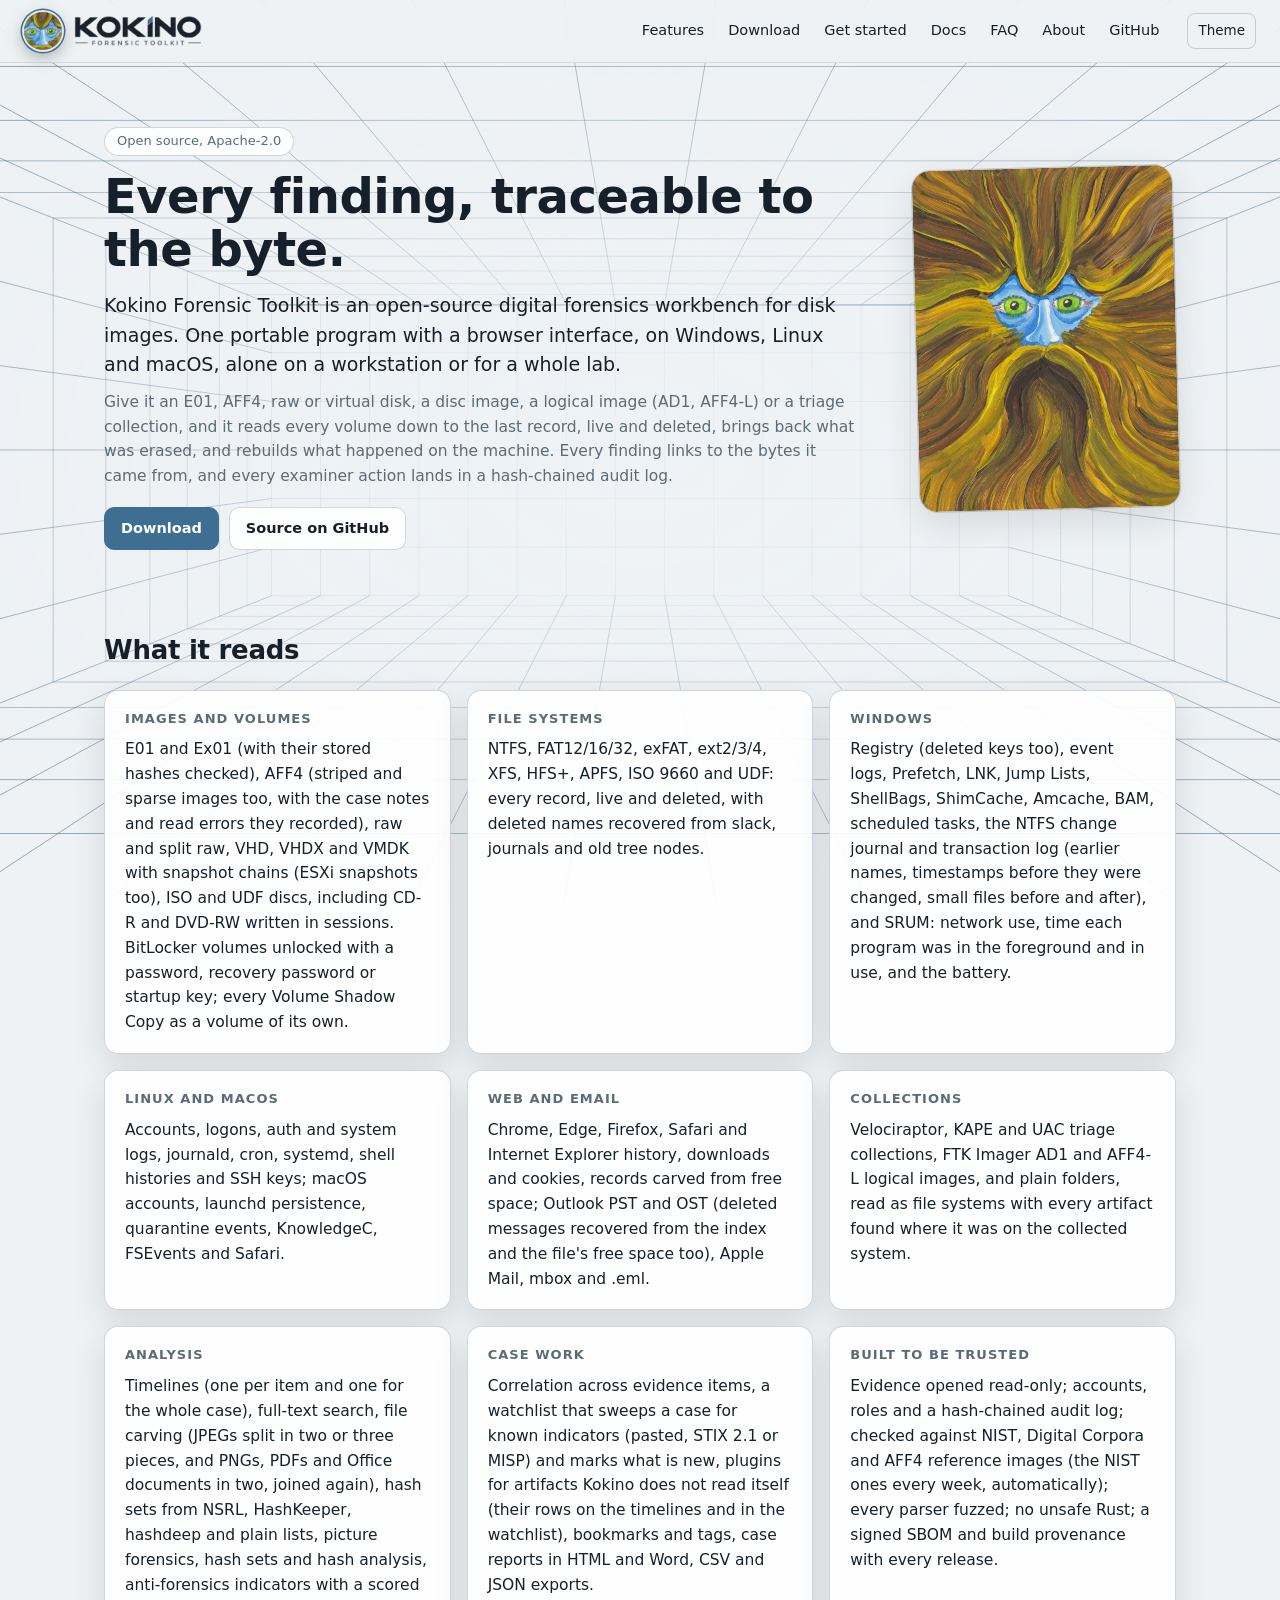
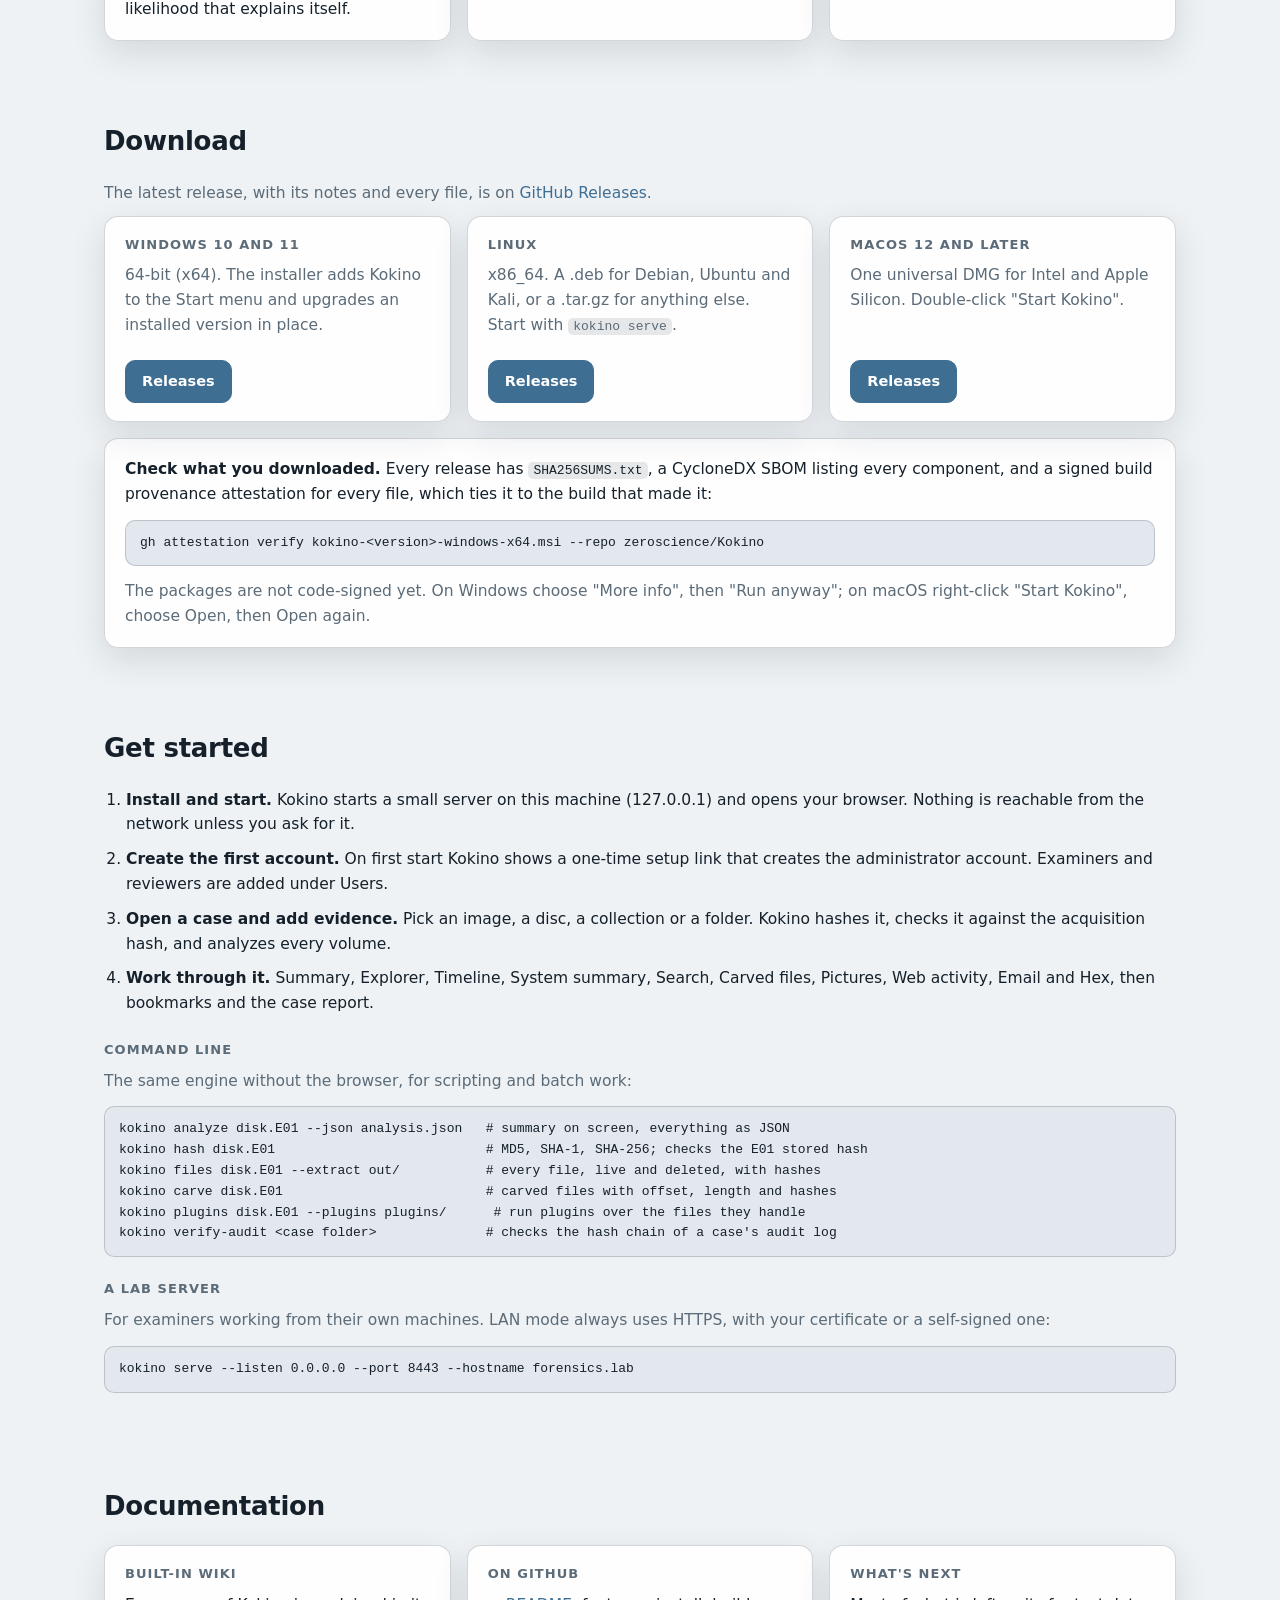
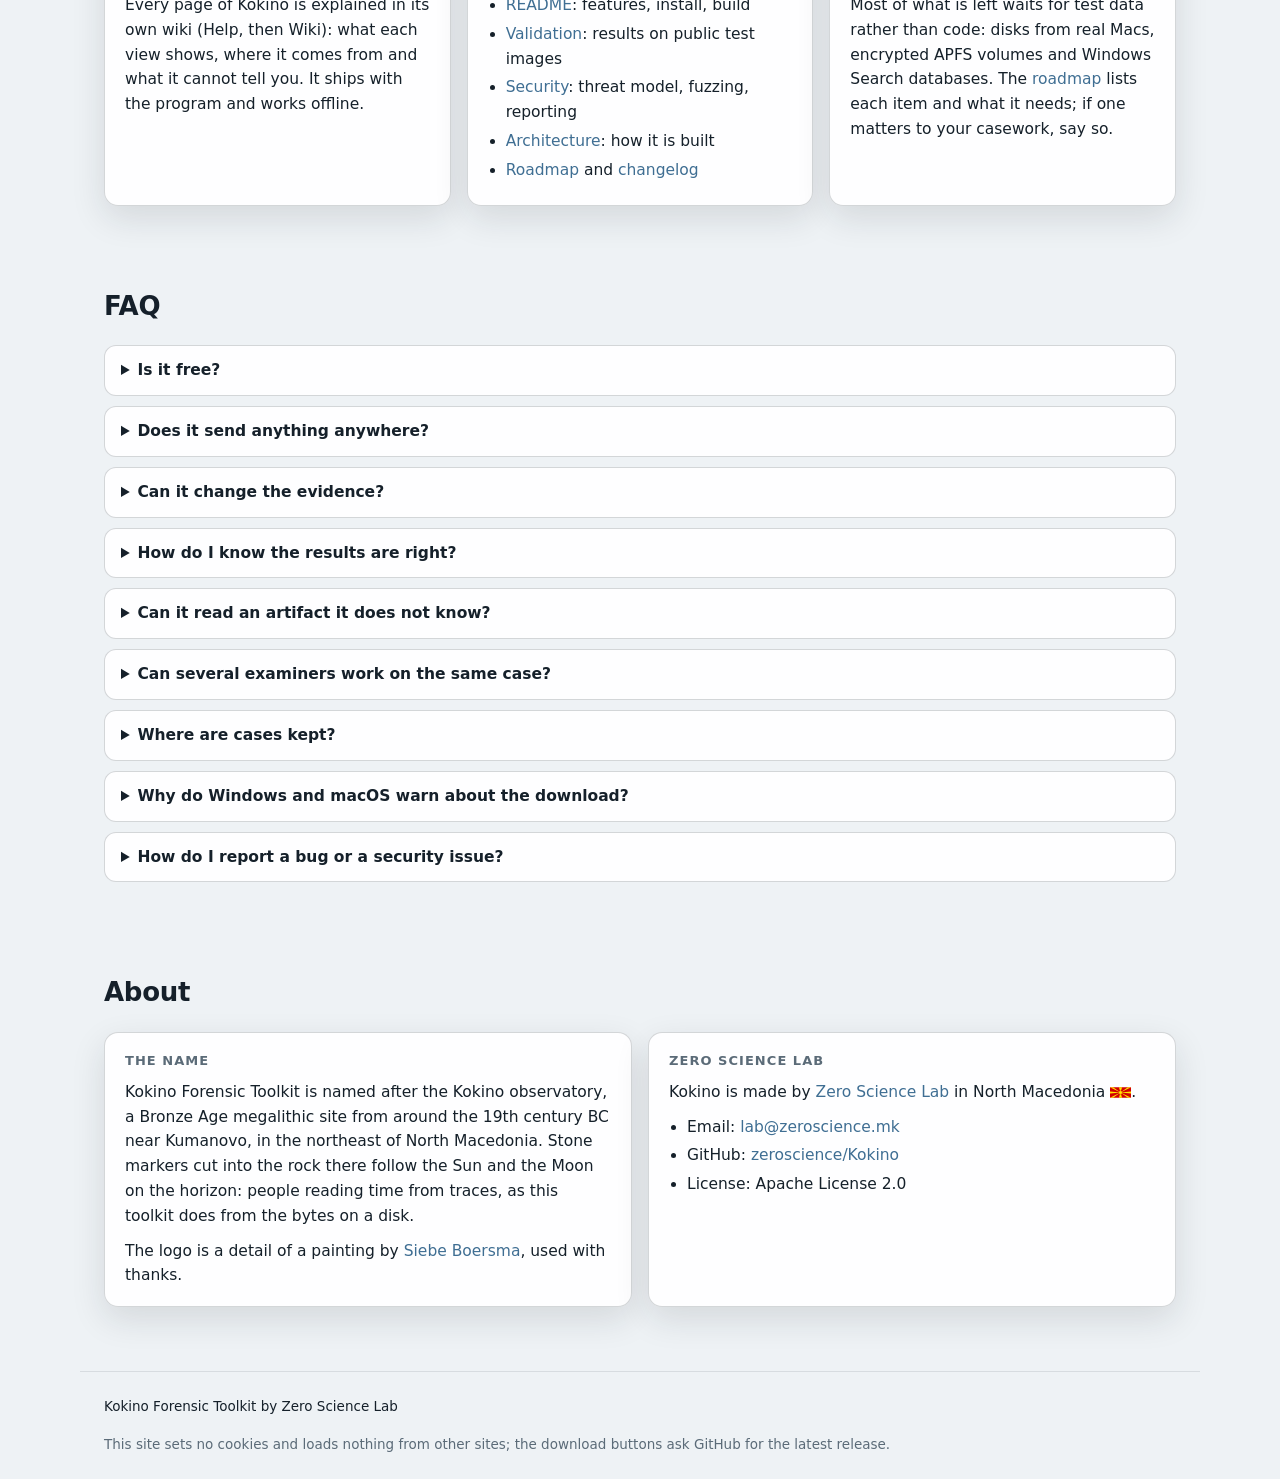
==== commit 298593d6: "XFS deleted files through the log; LZFSE; 1.8.1" ====
--- a/site/index.html
+++ b/site/index.html
@@ -126,7 +126,7 @@
         <li><a href="https://github.com/zeroscience/Kokino/blob/main/ROADMAP.md" rel="noopener">Roadmap</a> and <a href="https://github.com/zeroscience/Kokino/blob/main/CHANGELOG.md" rel="noopener">changelog</a></li>
       </ul>
     </div>
-    <div class="card"><h3>What's next</h3><p>Most of what is left waits for test data rather than code: disks from real Macs, encrypted APFS volumes and LZFSE compression, and Windows Search databases. The <a href="https://github.com/zeroscience/Kokino/blob/main/ROADMAP.md" rel="noopener">roadmap</a> lists each item and what it needs; if one matters to your casework, say so.</p></div>
+    <div class="card"><h3>What's next</h3><p>Most of what is left waits for test data rather than code: disks from real Macs, encrypted APFS volumes and Windows Search databases. The <a href="https://github.com/zeroscience/Kokino/blob/main/ROADMAP.md" rel="noopener">roadmap</a> lists each item and what it needs; if one matters to your casework, say so.</p></div>
   </div>
 </section>
 
